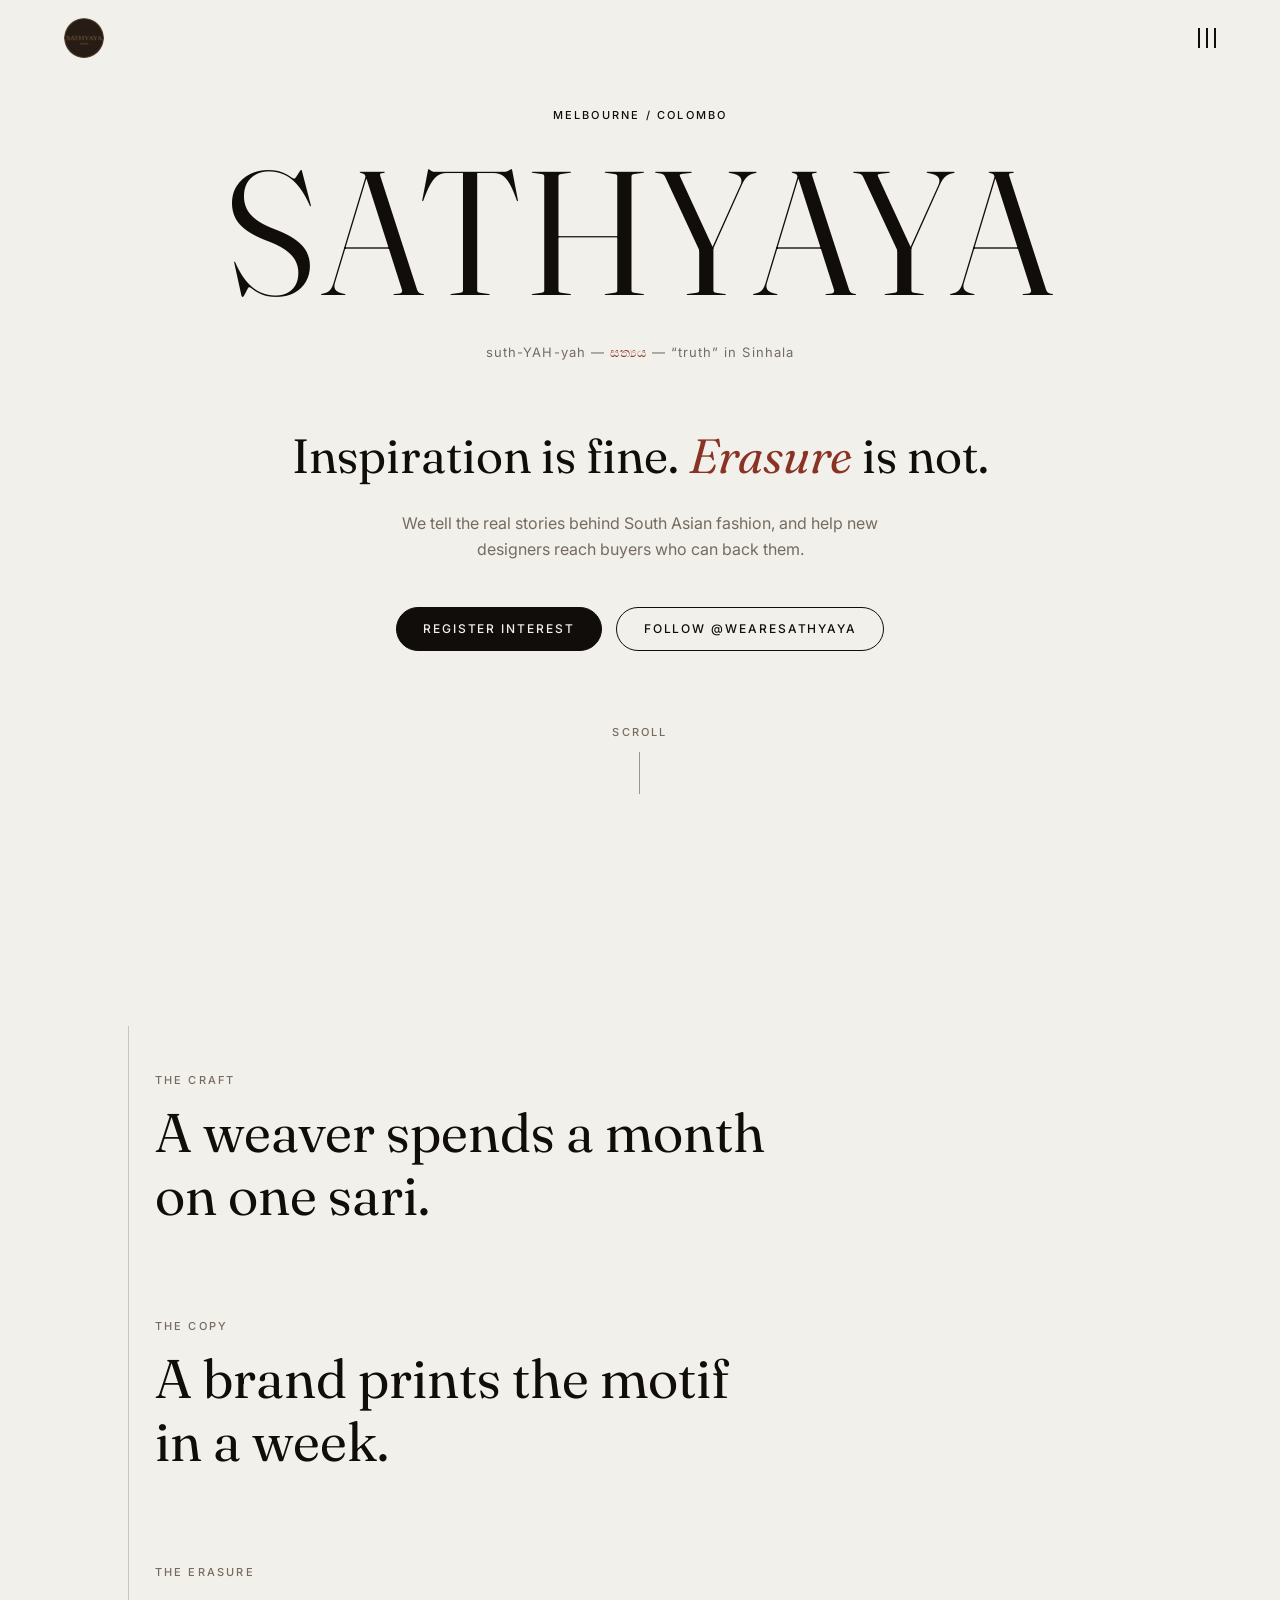
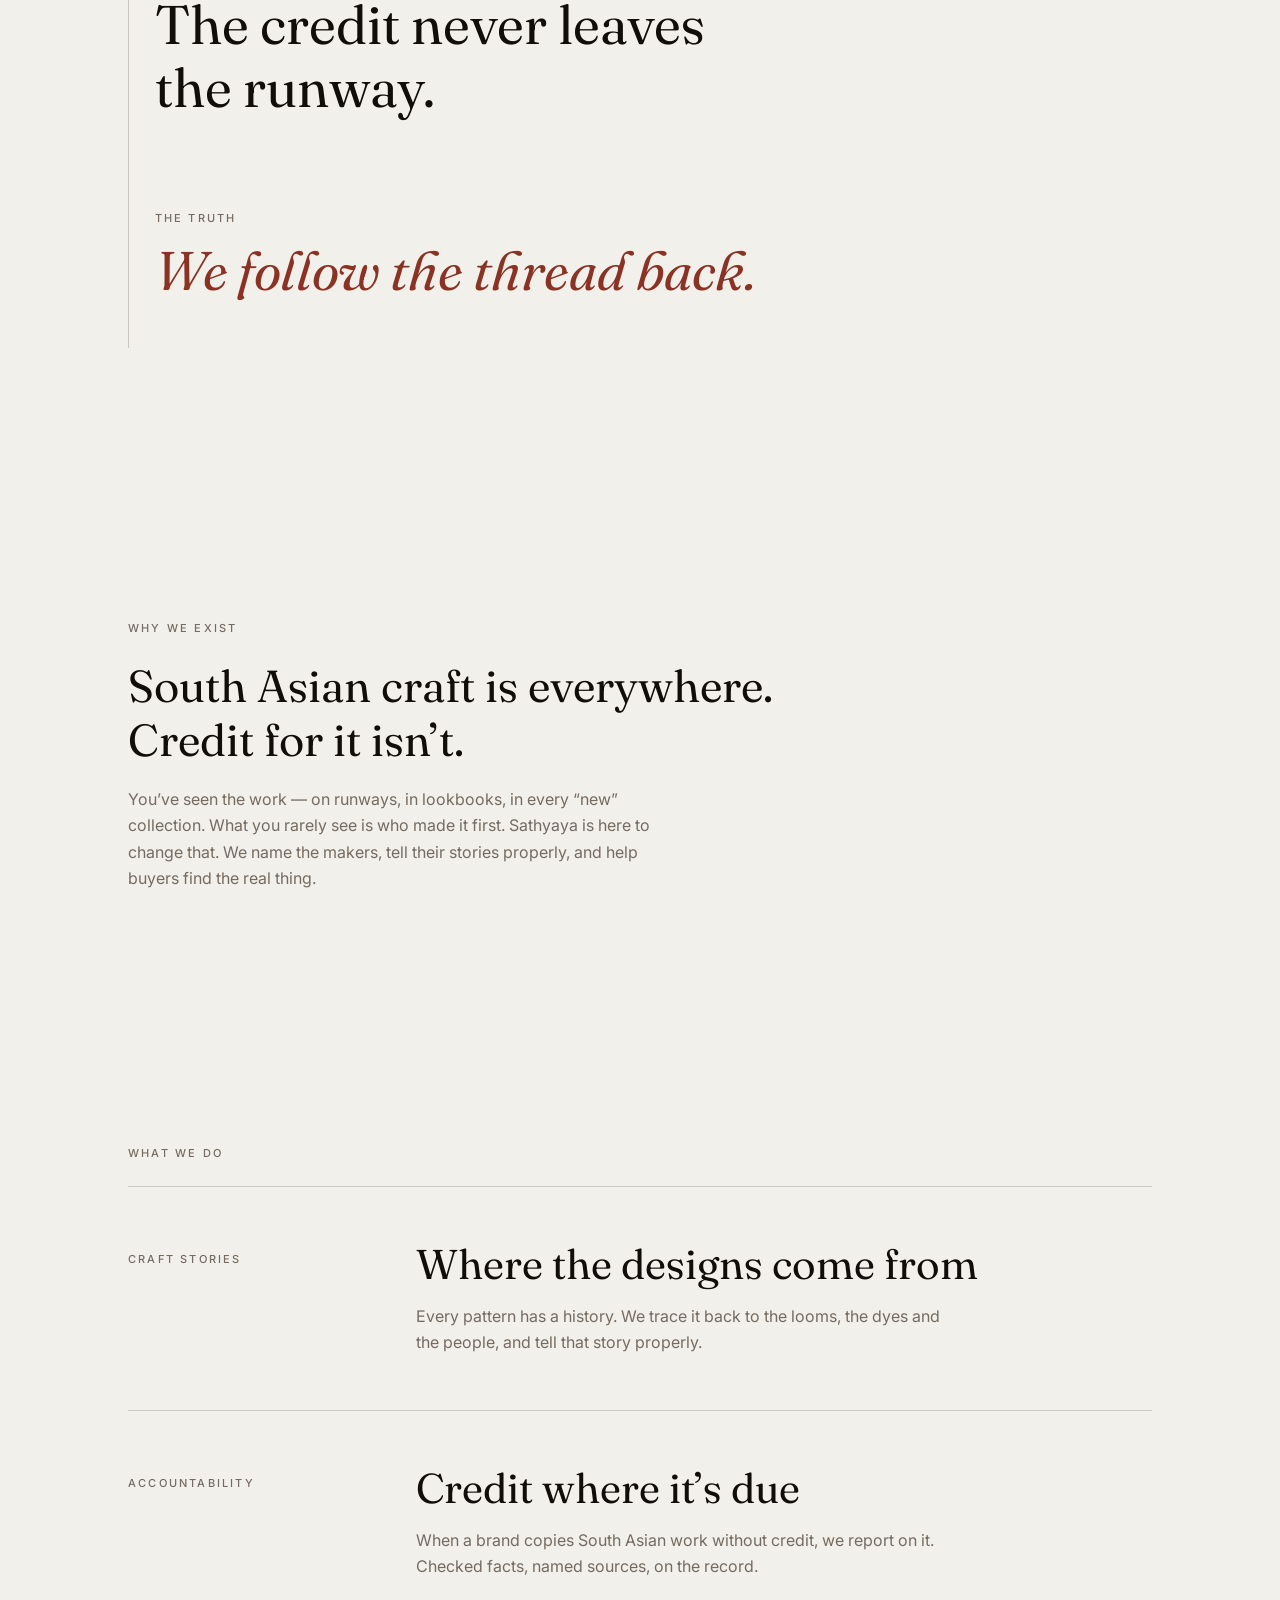
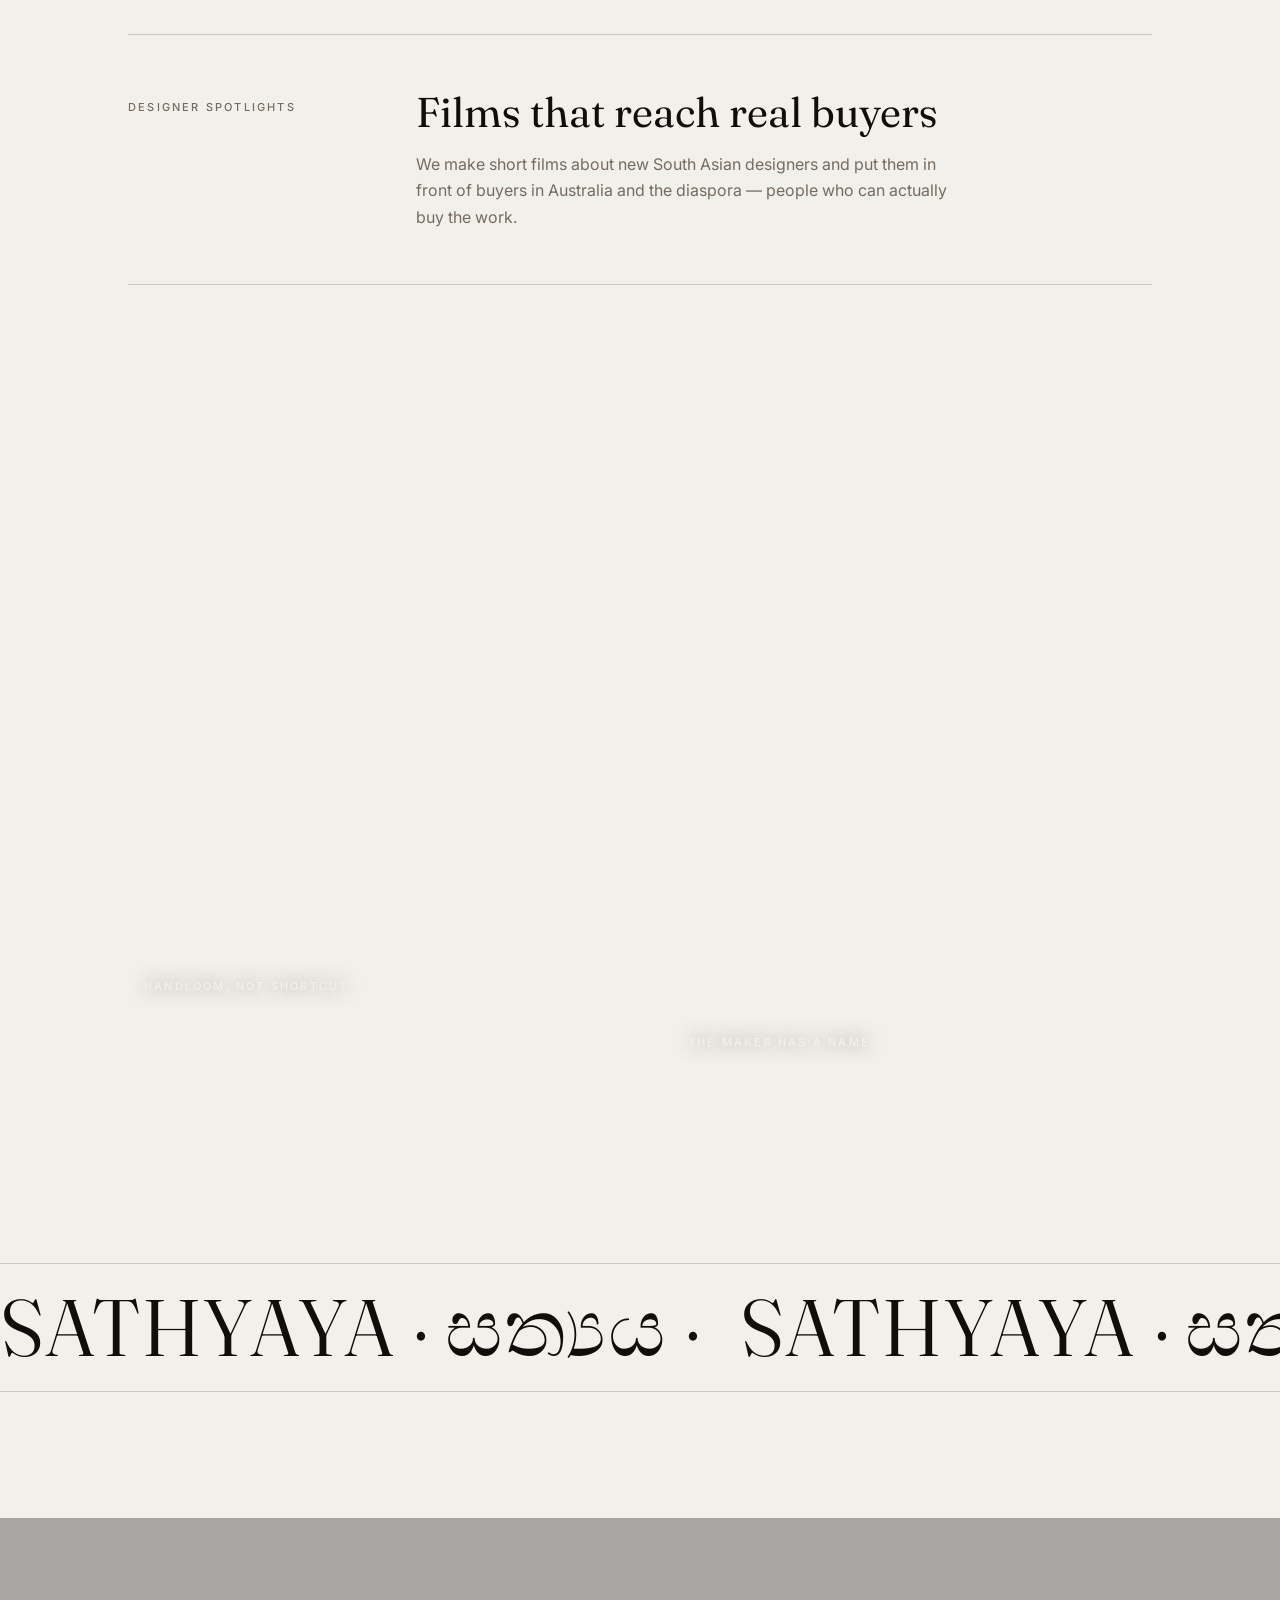
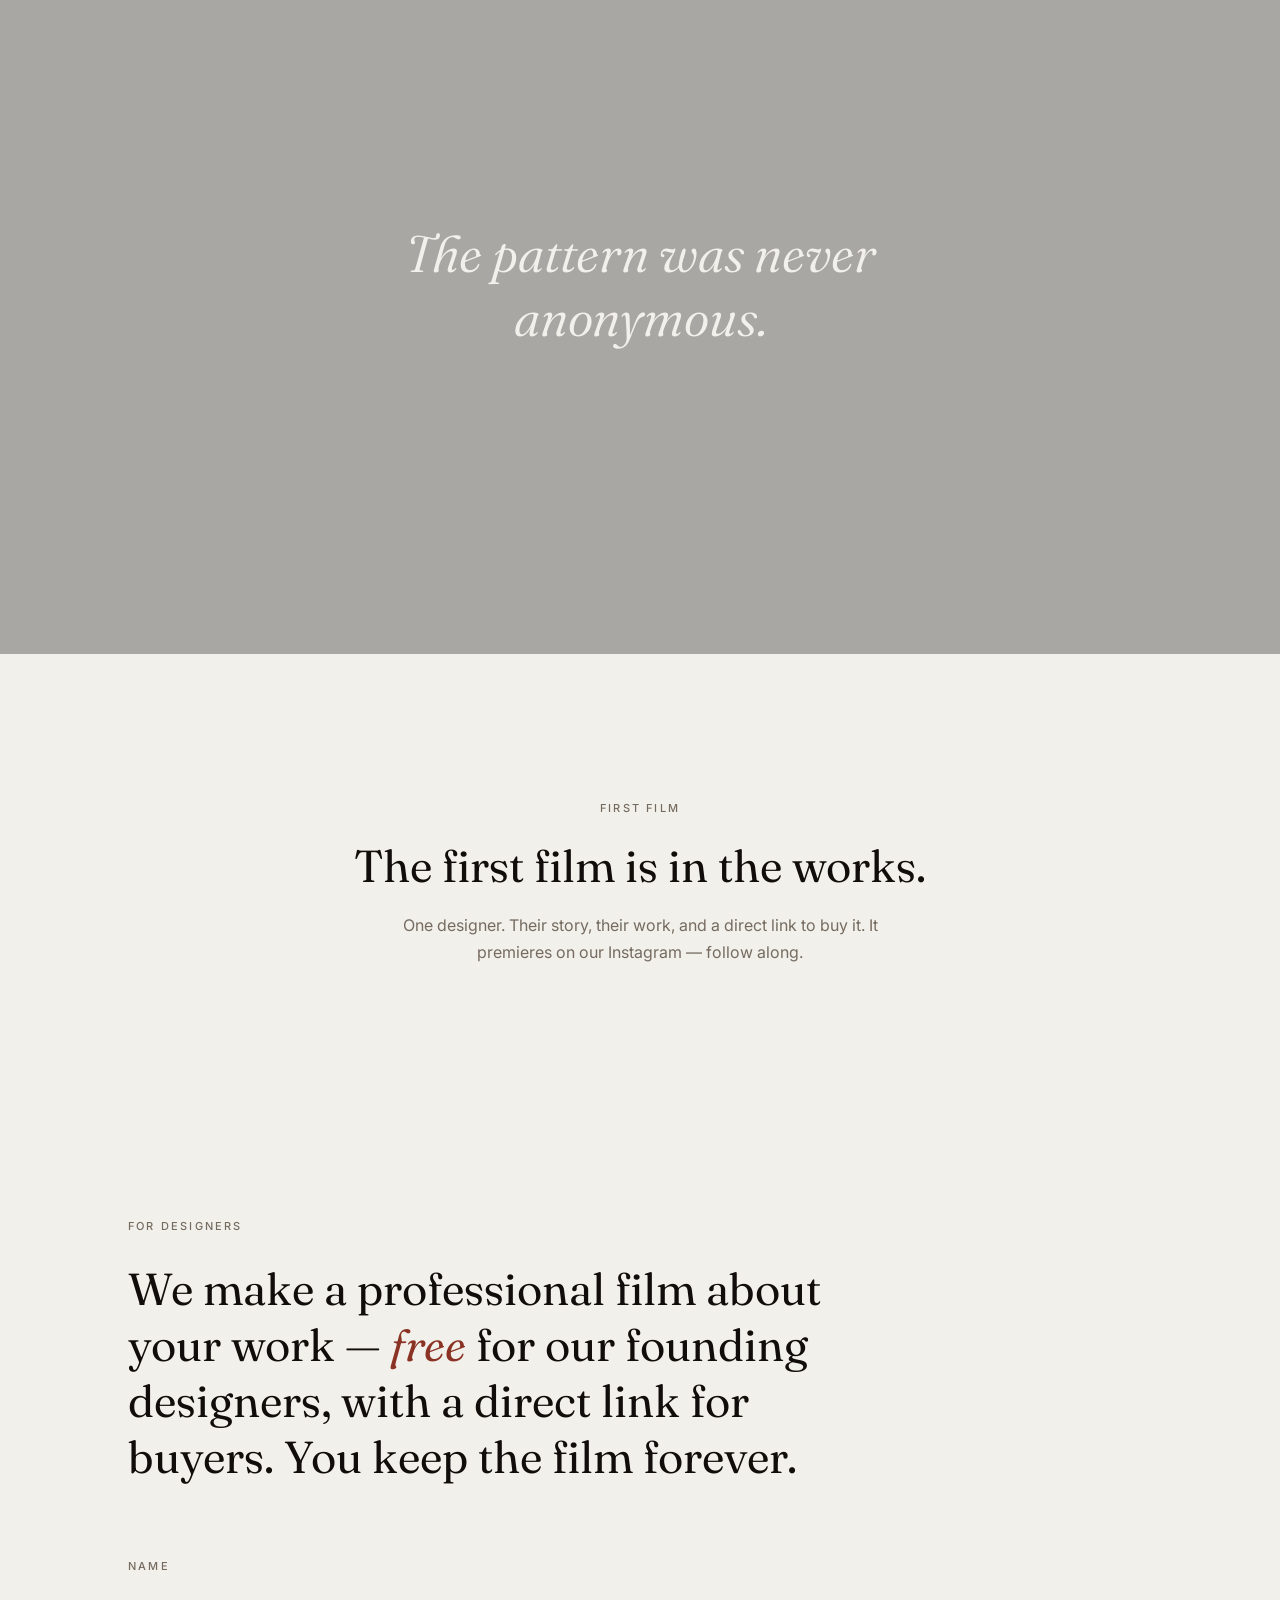
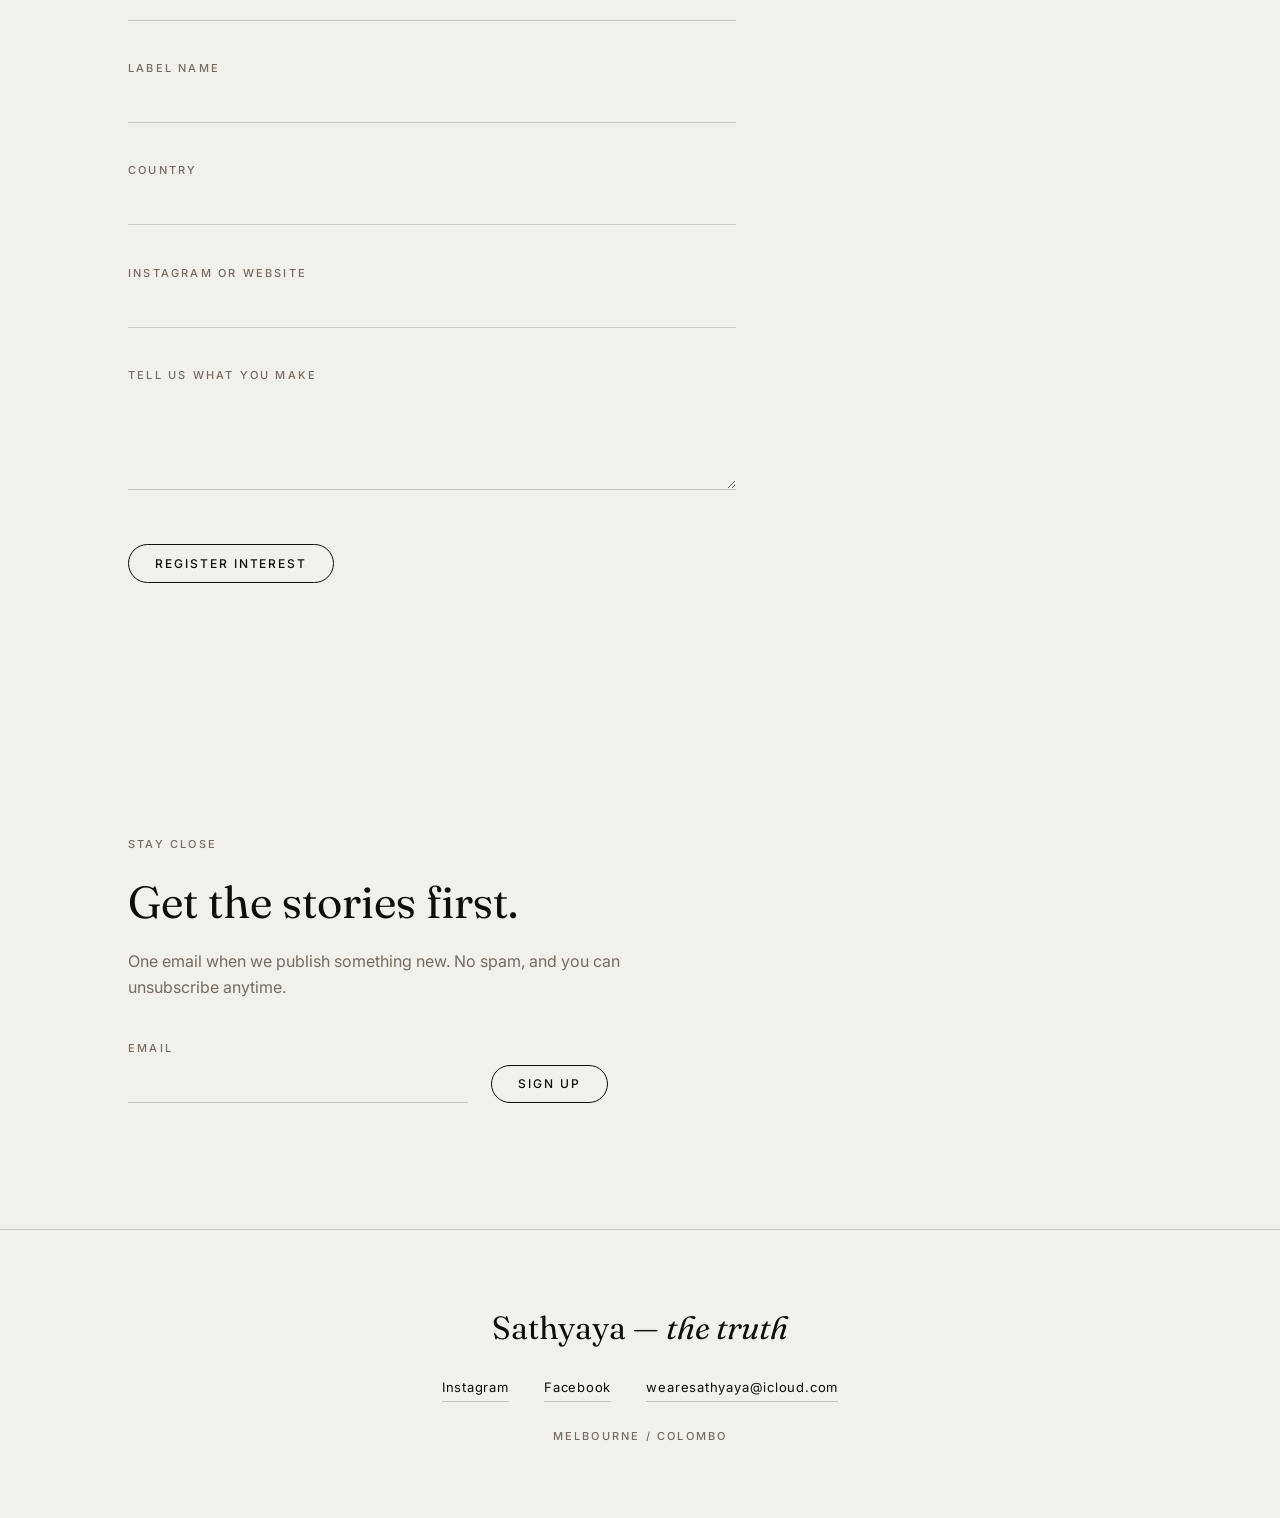
==== index.html @ 9a5f2bca "Add scroll-driven storytelling: pinned four-line story, progress thread, scrubbed reveals New pinned" ====
<!DOCTYPE html>
<html lang="en">
<head>
  <meta charset="UTF-8">
  <meta name="viewport" content="width=device-width, initial-scale=1.0">
  <title>Sathyaya — the truth behind South Asian fashion</title>
  <meta name="description" content="Sathyaya tells the real stories behind South Asian fashion and helps new South Asian designers reach buyers in Australia and the diaspora.">

  <!-- Social sharing. Update the domain below once the Netlify site name / custom domain is set. -->
  <meta property="og:type" content="website">
  <meta property="og:title" content="Sathyaya — the truth behind South Asian fashion">
  <meta property="og:description" content="The real stories behind South Asian fashion. Craft stories, accountability and designer films — from Melbourne and Colombo.">
  <meta property="og:url" content="https://sathyaya.netlify.app/">
  <meta property="og:image" content="https://sathyaya.netlify.app/assets/og-image.png">
  <meta property="og:image:width" content="1200">
  <meta property="og:image:height" content="630">
  <meta name="twitter:card" content="summary_large_image">
  <meta name="twitter:title" content="Sathyaya — the truth behind South Asian fashion">
  <meta name="twitter:description" content="The real stories behind South Asian fashion. Craft stories, accountability and designer films — from Melbourne and Colombo.">
  <meta name="twitter:image" content="https://sathyaya.netlify.app/assets/og-image.png">

  <link rel="icon" type="image/png" sizes="64x64" href="/assets/favicon.png">
  <link rel="icon" type="image/png" sizes="512x512" href="/assets/icon-512.png">
  <link rel="apple-touch-icon" href="/assets/apple-touch-icon.png">

  <link rel="preconnect" href="https://fonts.googleapis.com">
  <link rel="preconnect" href="https://fonts.gstatic.com" crossorigin>
  <link href="https://fonts.googleapis.com/css2?family=Fraunces:ital,opsz,wght@0,9..144,300..600;1,9..144,300..600&family=Inter:wght@400;500&display=swap" rel="stylesheet">

  <link rel="stylesheet" href="styles.css?v=3">
</head>
<body>

  <!-- progress "thread" drawn down the page edge as you scroll (JS enables it) -->
  <div class="thread" aria-hidden="true"><i></i></div>

  <!-- ============ FIXED HEADER + MENU ============ -->
  <div class="site-head">
    <a class="site-mark" href="#top" aria-label="Sathyaya — back to top">
      <img src="/assets/apple-touch-icon.png" alt="" width="40" height="40">
    </a>
    <button class="menu-btn" id="menu-btn" aria-expanded="false" aria-controls="menu" hidden>
      <span class="menu-btn-lines" aria-hidden="true"><i></i><i></i><i></i></span>
      <span class="visually-hidden">Menu</span>
    </button>
  </div>

  <nav class="menu" id="menu">
    <p class="label menu-eyebrow">Menu</p>
    <ul class="menu-list">
      <li><a href="#why">Why we exist</a></li>
      <li><a href="#what">What we do</a></li>
      <li><a href="#film">First film</a></li>
      <li><a href="#designers">For designers</a></li>
      <li><a href="#updates">Get the stories</a></li>
      <li><a href="mailto:wearesathyaya@icloud.com">Contact us</a></li>
    </ul>
    <div class="menu-foot">
      <a href="https://instagram.com/wearesathyaya" target="_blank" rel="noopener">Instagram</a>
      <a href="https://www.facebook.com/share/1DAGEsWiWT/" target="_blank" rel="noopener">Facebook</a>
      <span class="label">Melbourne&nbsp;/&nbsp;Colombo</span>
    </div>
    <span class="menu-sinhala sinhala" aria-hidden="true">සත්‍යය</span>
    <span class="menu-circle" aria-hidden="true"></span>
  </nav>

  <!-- ============ 1. HERO ============ -->
  <header class="hero" id="top">
    <p class="eyebrow" data-rise>Melbourne&nbsp;/&nbsp;Colombo</p>

    <h1 class="hero-wordmark" data-rise>Sathyaya</h1>

    <p class="hero-pron" data-rise>
      suth-YAH-yah — <span class="sinhala">සත්‍යය</span> — “truth” in Sinhala
    </p>

    <p class="hero-tagline" data-rise>
      Inspiration is fine. <em>Erasure</em> is not.
    </p>

    <p class="hero-desc" data-rise>
      We tell the real stories behind South Asian fashion, and help new
      designers reach buyers who can back them.
    </p>

    <div class="hero-actions" data-rise>
      <a class="btn btn-solid" href="#designers">
        Register interest
      </a>
      <a class="btn" href="https://instagram.com/wearesathyaya" target="_blank" rel="noopener">
        Follow @wearesathyaya
      </a>
    </div>

    <div class="scroll-cue" data-rise aria-hidden="true">
      <span class="label">Scroll</span>
      <i></i>
    </div>
  </header>

  <!-- ============ THE THREAD: pinned scroll story ============ -->
  <!-- Without JS this reads as four stacked lines; with JS it pins and steps through them. -->
  <section class="story" aria-label="The story, in four lines">
    <div class="story-steps">
      <div class="story-step">
        <p class="label">The craft</p>
        <p class="story-line">A weaver spends a month on one sari.</p>
      </div>
      <div class="story-step">
        <p class="label">The copy</p>
        <p class="story-line">A brand prints the motif in a week.</p>
      </div>
      <div class="story-step">
        <p class="label">The erasure</p>
        <p class="story-line">The credit never leaves the runway.</p>
      </div>
      <div class="story-step story-step-truth">
        <p class="label">The truth</p>
        <p class="story-line"><em>We follow the thread back.</em></p>
      </div>
    </div>
  </section>

  <!-- ============ WHY WE EXIST ============ -->
  <section class="section manifesto" id="why">
    <p class="label" data-rise>Why we exist</p>
    <div data-rise-group>
      <h2>South Asian craft is everywhere. Credit for it isn’t.</h2>
      <p>
        You’ve seen the work — on runways, in lookbooks, in every “new”
        collection. What you rarely see is who made it first. Sathyaya is here
        to change that. We name the makers, tell their stories properly, and
        help buyers find the real thing.
      </p>
    </div>
  </section>

  <!-- ============ 2. WHAT WE DO ============ -->
  <section class="section what-we-do" id="what">
    <p class="label" data-rise>What we do</p>

    <div class="pillar" data-rise-group>
      <p class="label pillar-label">Craft stories</p>
      <div class="pillar-body">
        <h2>Where the designs come from</h2>
        <p>
          Every pattern has a history. We trace it back to the looms, the dyes
          and the people, and tell that story properly.
        </p>
      </div>
    </div>

    <div class="pillar" data-rise-group>
      <p class="label pillar-label">Accountability</p>
      <div class="pillar-body">
        <h2>Credit where it’s due</h2>
        <p>
          When a brand copies South Asian work without credit, we report on it.
          Checked facts, named sources, on the record.
        </p>
      </div>
    </div>

    <div class="pillar" data-rise-group>
      <p class="label pillar-label">Designer spotlights</p>
      <div class="pillar-body">
        <h2>Films that reach real buyers</h2>
        <p>
          We make short films about new South Asian designers and put them in
          front of buyers in Australia and the diaspora — people who can
          actually buy the work.
        </p>
      </div>
    </div>

    <div class="image-row">
      <!-- PLACEHOLDER: replace with real designer photography. Wikimedia Commons: sari weaving, Tamil Nadu -->
      <figure class="media" data-parallax>
        <img src="https://upload.wikimedia.org/wikipedia/commons/thumb/b/b4/Saree_Weaving_by_Handloom_2.jpg/1920px-Saree_Weaving_by_Handloom_2.jpg"
             alt="Hands weaving a saree on a handloom" loading="lazy" decoding="async">
        <figcaption class="label">Handloom, not shortcut</figcaption>
      </figure>
      <!-- PLACEHOLDER: replace with real designer photography. Wikimedia Commons: weaver, Sri Lanka -->
      <figure class="media" data-parallax>
        <img src="https://upload.wikimedia.org/wikipedia/commons/7/7b/Female_weaving_Sri_Lanka.JPG"
             alt="A weaver working at a loom in Sri Lanka" loading="lazy" decoding="async">
        <figcaption class="label">The maker has a name</figcaption>
      </figure>
    </div>
  </section>

  <!-- ============ MARQUEE ============ -->
  <div class="marquee" aria-hidden="true">
    <div class="marquee-track">
      <span>Sathyaya&nbsp;·&nbsp;<span class="sinhala">සත්‍යය</span>&nbsp;·&nbsp;</span><span>Sathyaya&nbsp;·&nbsp;<span class="sinhala">සත්‍යය</span>&nbsp;·&nbsp;</span><span>Sathyaya&nbsp;·&nbsp;<span class="sinhala">සත්‍යය</span>&nbsp;·&nbsp;</span><span>Sathyaya&nbsp;·&nbsp;<span class="sinhala">සත්‍යය</span>&nbsp;·&nbsp;</span>
    </div>
  </div>

  <!-- ============ 3. FULL-BLEED BREAK ============ -->
  <!-- PLACEHOLDER: replace with real designer photography. Wikimedia Commons: silk hand-loom, Kanchipuram -->
  <section class="break media" data-parallax>
    <img src="https://upload.wikimedia.org/wikipedia/commons/thumb/9/98/Complicated_hand-loom_for_silk_weaving%2C_Kanchipuram%2C_Tamil_Nadu.jpg/1920px-Complicated_hand-loom_for_silk_weaving%2C_Kanchipuram%2C_Tamil_Nadu.jpg"
         alt="A silk handloom in Kanchipuram, Tamil Nadu" loading="lazy" decoding="async">
    <p class="break-line"><em>The pattern was never anonymous.</em></p>
  </section>

  <!-- ============ FIRST FILM ============ -->
  <section class="section first-film" id="film">
    <p class="label" data-rise>First film</p>
    <div data-rise-group>
      <h2>The first film is in the works.</h2>
      <p>
        One designer. Their story, their work, and a direct link to buy it.
        It premieres on our Instagram — follow along.
      </p>
    </div>
  </section>

  <!-- ============ 4. FOR DESIGNERS ============ -->
  <section class="section for-designers" id="designers">
    <p class="label" data-rise>For designers</p>

    <h2 class="pitch" data-rise>
      We make a professional film about your work — <em>free</em> for our
      founding designers, with a direct link for buyers.
      You keep the film forever.
    </h2>

    <form name="designer-interest" method="POST" action="/thanks.html" data-netlify="true" netlify-honeypot="bot-field" class="interest-form" data-rise-group>
      <input type="hidden" name="form-name" value="designer-interest">
      <p class="hidden-field">
        <label>Don’t fill this out: <input name="bot-field"></label>
      </p>

      <div class="field">
        <label for="f-name" class="label">Name</label>
        <input id="f-name" name="name" type="text" autocomplete="name" required>
      </div>

      <div class="field">
        <label for="f-label" class="label">Label name</label>
        <input id="f-label" name="label-name" type="text" required>
      </div>

      <div class="field">
        <label for="f-country" class="label">Country</label>
        <input id="f-country" name="country" type="text" autocomplete="country-name" required>
      </div>

      <div class="field">
        <label for="f-link" class="label">Instagram or website</label>
        <input id="f-link" name="link" type="text" inputmode="url" required>
      </div>

      <div class="field">
        <label for="f-work" class="label">Tell us what you make</label>
        <textarea id="f-work" name="what-you-make" rows="4" required></textarea>
      </div>

      <button type="submit" class="btn">Register interest</button>
    </form>
  </section>

  <!-- ============ NEWSLETTER ============ -->
  <section class="section newsletter" id="updates">
    <p class="label" data-rise>Stay close</p>
    <div data-rise-group>
      <h2>Get the stories first.</h2>
      <p>One email when we publish something new. No spam, and you can unsubscribe anytime.</p>
      <form name="updates" method="POST" action="/thanks.html" data-netlify="true" netlify-honeypot="bot-field" class="newsletter-form">
        <input type="hidden" name="form-name" value="updates">
        <p class="hidden-field">
          <label>Don’t fill this out: <input name="bot-field"></label>
        </p>
        <div class="newsletter-row">
          <div class="field">
            <label for="n-email" class="label">Email</label>
            <input id="n-email" name="email" type="email" autocomplete="email" required>
          </div>
          <button type="submit" class="btn">Sign up</button>
        </div>
      </form>
    </div>
  </section>

  <!-- ============ 5. FOOTER ============ -->
  <footer class="footer">
    <p class="footer-mark">Sathyaya — <em>the truth</em></p>
    <nav class="footer-links">
      <a href="https://instagram.com/wearesathyaya" target="_blank" rel="noopener">Instagram</a>
      <a href="https://www.facebook.com/share/1DAGEsWiWT/" target="_blank" rel="noopener">Facebook</a>
      <a href="mailto:wearesathyaya@icloud.com">wearesathyaya@icloud.com</a>
    </nav>
    <p class="label footer-note">Melbourne&nbsp;/&nbsp;Colombo</p>
  </footer>

  <script src="https://cdnjs.cloudflare.com/ajax/libs/gsap/3.12.5/gsap.min.js" defer></script>
  <script src="https://cdnjs.cloudflare.com/ajax/libs/gsap/3.12.5/ScrollTrigger.min.js" defer></script>
  <script src="script.js?v=3" defer></script>
</body>
</html>
---- styles.css ----
/* ============================================================
   Sathyaya — editorial landing
   Palette: cream / ink / madder red (used sparingly)
   Type: Fraunces (display), Inter (body & labels)
   ============================================================ */

:root {
  --cream: #F2F0EB;
  --ink: #100D0A;
  --madder: #8A3324;
  --taupe: #756B60;
  --line: rgba(16, 13, 10, 0.18);

  --serif: "Fraunces", "Georgia", serif;
  --sans: "Inter", "Helvetica Neue", Helvetica, Arial, sans-serif;

  --measure: 34rem;
  --gutter: clamp(1.25rem, 5vw, 4rem);
  --section-pad: clamp(5rem, 14vh, 9rem);
}

* { box-sizing: border-box; margin: 0; padding: 0; }

html { scroll-behavior: smooth; }

body {
  background: var(--cream);
  color: var(--ink);
  font-family: var(--sans);
  font-size: 1rem;
  line-height: 1.65;
  -webkit-font-smoothing: antialiased;
  overflow-x: hidden;
}

::selection { background: var(--madder); color: var(--cream); }

em { font-style: italic; }

.sinhala {
  font-family: "Noto Serif Sinhala", "Iskoola Pota", var(--serif);
  font-style: normal;
}

/* ---------- shared ---------- */

.label {
  font-family: var(--sans);
  font-size: 0.6875rem;
  font-weight: 500;
  letter-spacing: 0.2em;
  text-transform: uppercase;
  color: var(--taupe);
}

.eyebrow {
  font-family: var(--sans);
  font-size: 0.6875rem;
  font-weight: 500;
  letter-spacing: 0.2em;
  text-transform: uppercase;
}

.btn {
  display: inline-block;
  font-family: var(--sans);
  font-size: 0.75rem;
  font-weight: 500;
  letter-spacing: 0.16em;
  text-transform: uppercase;
  text-decoration: none;
  color: var(--ink);
  background: none;
  border: 1px solid var(--ink);
  border-radius: 999px;
  padding: 0.9em 2.2em;
  cursor: pointer;
  transition: background-color 0.35s ease, color 0.35s ease, border-color 0.35s ease;
}

.btn:hover,
.btn:focus-visible {
  background: var(--ink);
  color: var(--cream);
}

.btn-solid {
  background: var(--ink);
  color: var(--cream);
}

.btn-solid:hover,
.btn-solid:focus-visible {
  background: transparent;
  color: var(--ink);
}

:focus-visible {
  outline: 2px solid var(--madder);
  outline-offset: 3px;
}

.section {
  padding: var(--section-pad) var(--gutter);
  max-width: 72rem;
  margin: 0 auto;
}

/* ---------- fixed header + overlay menu ---------- */

.visually-hidden {
  position: absolute;
  width: 1px;
  height: 1px;
  overflow: hidden;
  clip: rect(0 0 0 0);
  white-space: nowrap;
}

.site-head {
  position: fixed;
  top: 0;
  left: 0;
  right: 0;
  z-index: 20;
  display: flex;
  align-items: center;
  justify-content: space-between;
  padding: 1.1rem var(--gutter);
  pointer-events: none;
}

.site-mark,
.menu-btn { pointer-events: auto; }

.site-mark img {
  display: block;
  width: 40px;
  height: 40px;
  border-radius: 50%;
}

.menu-btn {
  background: none;
  border: none;
  cursor: pointer;
  padding: 0.6rem;
  margin-right: -0.6rem;
}

.menu-btn-lines {
  display: flex;
  gap: 6px;
}

.menu-btn-lines i {
  display: block;
  width: 2px;
  height: 20px;
  background: var(--ink);
  transition: transform 0.45s cubic-bezier(0.77, 0, 0.18, 1), background-color 0.3s ease;
}

.menu-btn:hover .menu-btn-lines i:nth-child(1) { transform: scaleY(0.7); }
.menu-btn:hover .menu-btn-lines i:nth-child(3) { transform: scaleY(0.7); }

body.menu-open .menu-btn-lines i { background: var(--cream); }
body.menu-open .menu-btn-lines i:nth-child(1) { transform: translateX(8px) rotate(45deg); }
body.menu-open .menu-btn-lines i:nth-child(2) { transform: scaleY(0); }
body.menu-open .menu-btn-lines i:nth-child(3) { transform: translateX(-8px) rotate(-45deg); }

body.menu-open { overflow: hidden; }

.menu {
  position: fixed;
  inset: 0;
  z-index: 15;
  background: var(--ink);
  color: var(--cream);
  display: flex;
  flex-direction: column;
  justify-content: center;
  padding: clamp(4rem, 12vh, 7rem) var(--gutter);
  overflow: hidden;
  visibility: hidden;
  transform: translateY(-100%);
  transition: transform 0.7s cubic-bezier(0.77, 0, 0.18, 1), visibility 0s linear 0.7s;
}

body.menu-open .menu {
  visibility: visible;
  transform: translateY(0);
  transition: transform 0.7s cubic-bezier(0.77, 0, 0.18, 1);
}

.menu-eyebrow { color: rgba(242, 240, 235, 0.45); }

.menu-list {
  list-style: none;
  margin-top: 1.6rem;
  position: relative;
  z-index: 2;
}

.menu-list a {
  display: inline-block;
  font-family: var(--serif);
  font-weight: 340;
  font-size: clamp(2rem, 6.5vw, 3.6rem);
  line-height: 1.35;
  color: var(--cream);
  text-decoration: none;
  transition: color 0.3s ease, transform 0.3s ease;
}

.menu-list a:hover,
.menu-list a:focus-visible {
  color: #C89B6A;
  transform: translateX(0.35em);
}

/* staggered link entrance, driven by the same class */
.menu-list li {
  opacity: 0;
  transform: translateY(30px);
  transition: opacity 0.5s ease, transform 0.5s cubic-bezier(0.22, 1, 0.36, 1);
}

body.menu-open .menu-list li {
  opacity: 1;
  transform: translateY(0);
}

body.menu-open .menu-list li:nth-child(1) { transition-delay: 0.3s; }
body.menu-open .menu-list li:nth-child(2) { transition-delay: 0.37s; }
body.menu-open .menu-list li:nth-child(3) { transition-delay: 0.44s; }
body.menu-open .menu-list li:nth-child(4) { transition-delay: 0.51s; }
body.menu-open .menu-list li:nth-child(5) { transition-delay: 0.58s; }
body.menu-open .menu-list li:nth-child(6) { transition-delay: 0.65s; }

.menu-foot {
  margin-top: clamp(2rem, 6vh, 3.5rem);
  display: flex;
  align-items: center;
  gap: 2rem;
  flex-wrap: wrap;
  position: relative;
  z-index: 2;
  opacity: 0;
  transition: opacity 0.5s ease 0.7s;
}

body.menu-open .menu-foot { opacity: 1; }

.menu-foot a {
  font-family: var(--sans);
  font-size: 0.8125rem;
  letter-spacing: 0.06em;
  color: var(--cream);
  text-decoration: none;
  border-bottom: 1px solid rgba(242, 240, 235, 0.3);
  padding-bottom: 2px;
}

.menu-foot a:hover { color: #C89B6A; border-bottom-color: #C89B6A; }

.menu-foot .label { color: rgba(242, 240, 235, 0.45); }

.menu-sinhala {
  position: absolute;
  right: -0.05em;
  bottom: -0.18em;
  font-size: clamp(8rem, 26vw, 20rem);
  line-height: 1;
  color: rgba(200, 155, 106, 0.12);
  z-index: 1;
  user-select: none;
}

.menu-circle {
  position: absolute;
  top: 50%;
  right: -12vw;
  width: 46vw;
  height: 46vw;
  transform: translateY(-50%);
  border: 1px solid rgba(242, 240, 235, 0.14);
  border-radius: 50%;
  z-index: 1;
}

/* anchored sections clear the fixed header */
section[id], header[id] { scroll-margin-top: 4.5rem; }

/* ---------- 1. hero ---------- */

.hero {
  min-height: 100svh;
  display: flex;
  flex-direction: column;
  align-items: center;
  justify-content: center;
  text-align: center;
  padding: clamp(4rem, 10vh, 7rem) var(--gutter);
}

.hero-wordmark {
  font-family: var(--serif);
  font-optical-sizing: auto;
  font-weight: 340;
  font-size: clamp(3.4rem, 16vw, 11rem);
  line-height: 1;
  letter-spacing: 0.02em;
  text-transform: uppercase;
  margin-top: 1.2rem;
}

.hero-pron {
  margin-top: 1.4rem;
  font-family: var(--sans);
  font-size: 0.8125rem;
  letter-spacing: 0.08em;
  color: var(--taupe);
}

.hero-pron .sinhala { color: var(--madder); }

.hero-tagline {
  margin-top: clamp(2.5rem, 7vh, 4.5rem);
  font-family: var(--serif);
  font-weight: 380;
  font-size: clamp(1.7rem, 4.5vw, 3rem);
  line-height: 1.2;
  max-width: 24ch;
}

.hero-tagline em { color: var(--madder); }

.hero-desc {
  margin-top: 1.6rem;
  max-width: var(--measure);
  color: var(--taupe);
}

.hero-actions {
  margin-top: 2.8rem;
  display: flex;
  gap: 0.9rem;
  flex-wrap: wrap;
  justify-content: center;
}

/* ---------- scroll cue ---------- */

.scroll-cue {
  margin-top: clamp(3rem, 8vh, 5rem);
  display: flex;
  flex-direction: column;
  align-items: center;
  gap: 0.7rem;
}

.scroll-cue i {
  display: block;
  width: 1px;
  height: 2.6rem;
  background: var(--ink);
  opacity: 0.4;
  transform-origin: top;
  animation: cue 2.2s ease-in-out infinite;
}

@keyframes cue {
  0%   { transform: scaleY(0.15); }
  55%  { transform: scaleY(1); }
  100% { transform: scaleY(0.15); }
}

/* ---------- progress thread ---------- */

.thread {
  position: fixed;
  top: 0;
  bottom: 0;
  left: max(calc(var(--gutter) / 2), 0.6rem);
  width: 1px;
  background: rgba(16, 13, 10, 0.08);
  z-index: 4;
  display: none;
}

.thread i {
  display: block;
  position: absolute;
  inset: 0;
  background: var(--madder);
  opacity: 0.6;
  transform: scaleY(0);
  transform-origin: top;
}

.thread.thread-on { display: block; }

/* ---------- the thread: pinned scroll story ---------- */

.story {
  max-width: 72rem;
  margin: 0 auto;
  padding: var(--section-pad) var(--gutter);
}

/* default (no JS / reduced motion): four stacked lines along a hairline */
.story-step {
  padding: clamp(1.8rem, 5vh, 3rem) 0 clamp(1.8rem, 5vh, 3rem) 1.6rem;
  border-left: 1px solid var(--line);
}

.story-line {
  font-family: var(--serif);
  font-weight: 380;
  font-size: clamp(1.9rem, 5.2vw, 3.4rem);
  line-height: 1.15;
  margin-top: 0.8rem;
  max-width: 18ch;
}

.story-step-truth .story-line em { color: var(--madder); }

/* pinned mode: JS adds .is-pinned and steps through the lines on scroll */
.story.is-pinned {
  max-width: none;
  height: 100svh;
  display: flex;
  align-items: center;
  justify-content: center;
  text-align: center;
}

.story.is-pinned .story-steps {
  position: relative;
  width: 100%;
  max-width: 60rem;
  height: 50svh;
}

.story.is-pinned .story-step {
  position: absolute;
  inset: 0;
  display: flex;
  flex-direction: column;
  align-items: center;
  justify-content: center;
  border-left: none;
  padding: 0 var(--gutter);
}

.story.is-pinned .story-line {
  margin-left: auto;
  margin-right: auto;
}

/* ---------- manifesto / first film / newsletter ---------- */

.manifesto h2,
.first-film h2,
.newsletter h2 {
  font-family: var(--serif);
  font-weight: 380;
  font-size: clamp(1.7rem, 4vw, 2.8rem);
  line-height: 1.2;
  max-width: 24ch;
  margin-top: 1.4rem;
}

.manifesto p,
.first-film p,
.newsletter > div > p {
  margin-top: 1.2rem;
  max-width: var(--measure);
  color: var(--taupe);
}

.first-film {
  text-align: center;
}

.first-film h2,
.first-film p {
  margin-left: auto;
  margin-right: auto;
}

.newsletter-form { margin-top: 2.4rem; max-width: 30rem; }

.newsletter-row {
  display: flex;
  align-items: flex-end;
  gap: 1.4rem;
  flex-wrap: wrap;
}

.newsletter-row .field {
  flex: 1 1 14rem;
  margin-bottom: 0;
}

/* ---------- 2. what we do ---------- */

.what-we-do > .label {
  display: block;
  padding-bottom: 1.5rem;
  border-bottom: 1px solid var(--line);
}

.pillar {
  display: grid;
  grid-template-columns: 1fr;
  gap: 0.8rem 4rem;
  padding: clamp(2.5rem, 6vh, 4rem) 0;
  border-bottom: 1px solid var(--line);
}

.pillar-body h2 {
  font-family: var(--serif);
  font-weight: 380;
  font-size: clamp(1.6rem, 3.6vw, 2.6rem);
  line-height: 1.15;
  margin-bottom: 0.9rem;
}

.pillar-body p {
  max-width: var(--measure);
  color: var(--taupe);
}

@media (min-width: 760px) {
  .pillar { grid-template-columns: 14rem 1fr; }
  .pillar-label { padding-top: 0.6rem; }
}

.image-row {
  display: grid;
  grid-template-columns: 1fr;
  gap: var(--gutter);
  margin-top: var(--section-pad);
}

@media (min-width: 760px) {
  .image-row { grid-template-columns: 1fr 1fr; }
  .image-row .media:last-child { transform: translateY(3.5rem); }
}

/* ---------- media / image reveals ---------- */

.media {
  position: relative;
  overflow: hidden;
}

.image-row .media { aspect-ratio: 4 / 5; }

.media img {
  display: block;
  width: 100%;
  height: 100%;
  object-fit: cover;
}

/* room for parallax: JS shifts the image inside the clipped frame */
.media[data-parallax] img {
  position: absolute;
  top: -9%;
  left: 0;
  right: 0;
  height: 118%;
}

.media figcaption {
  position: absolute;
  left: 1rem;
  bottom: 1rem;
  color: var(--cream);
  z-index: 2;
  text-shadow: 0 0 18px rgba(16, 13, 10, 0.55);
}

/* ---------- marquee ---------- */

.marquee {
  overflow: hidden;
  border-top: 1px solid var(--line);
  border-bottom: 1px solid var(--line);
  padding: 1.2rem 0;
  margin-top: var(--section-pad);
}

.marquee-track {
  display: flex;
  width: max-content;
  white-space: nowrap;
  animation: marquee 38s linear infinite;
}

.marquee-track > span {
  font-family: var(--serif);
  font-weight: 340;
  font-size: clamp(2.4rem, 7vw, 5rem);
  line-height: 1.1;
  text-transform: uppercase;
  letter-spacing: 0.02em;
  padding-right: 1.5rem;
}

@keyframes marquee {
  from { transform: translateX(0); }
  to   { transform: translateX(-50%); }
}

/* ---------- 3. full-bleed break ---------- */

.break {
  height: clamp(24rem, 82vh, 46rem);
  margin-top: var(--section-pad);
  display: flex;
  align-items: center;
  justify-content: center;
}

.break::after {
  content: "";
  position: absolute;
  inset: 0;
  background: rgba(16, 13, 10, 0.32);
  z-index: 1;
}

.break-line {
  position: relative;
  z-index: 2;
  font-family: var(--serif);
  font-weight: 340;
  font-size: clamp(1.6rem, 4.2vw, 3.2rem);
  line-height: 1.25;
  color: var(--cream);
  text-align: center;
  max-width: 22ch;
  padding: 0 var(--gutter);
}

/* ---------- 4. for designers ---------- */

.for-designers .pitch {
  font-family: var(--serif);
  font-weight: 380;
  font-size: clamp(1.7rem, 4vw, 2.8rem);
  line-height: 1.25;
  max-width: 26ch;
  margin-top: 1.6rem;
}

.for-designers .pitch em { color: var(--madder); }

.interest-form {
  margin-top: clamp(3rem, 8vh, 5rem);
  max-width: 38rem;
}

.hidden-field { display: none; }

.field { margin-bottom: 2.4rem; }

.field .label {
  display: block;
  margin-bottom: 0.4rem;
}

.field input,
.field textarea {
  width: 100%;
  font-family: var(--sans);
  font-size: 1.05rem;
  color: var(--ink);
  background: transparent;
  border: none;
  border-bottom: 1px solid var(--line);
  border-radius: 0;
  padding: 0.55em 0;
  transition: border-color 0.3s ease;
}

.field textarea { resize: vertical; }

.field input:focus,
.field textarea:focus {
  outline: none;
  border-bottom-color: var(--madder);
}

.interest-form .btn { margin-top: 0.5rem; }

/* ---------- 5. footer ---------- */

.footer {
  border-top: 1px solid var(--line);
  padding: clamp(3rem, 8vh, 5rem) var(--gutter);
  text-align: center;
}

.footer-mark {
  font-family: var(--serif);
  font-weight: 380;
  font-size: clamp(1.4rem, 3vw, 2rem);
}

.footer-links {
  margin-top: 1.4rem;
  display: flex;
  justify-content: center;
  gap: 2.2rem;
  flex-wrap: wrap;
}

.footer-links a {
  font-family: var(--sans);
  font-size: 0.8125rem;
  letter-spacing: 0.06em;
  color: var(--ink);
  text-decoration: none;
  border-bottom: 1px solid var(--line);
  padding-bottom: 2px;
  transition: border-color 0.3s ease, color 0.3s ease;
}

.footer-links a:hover,
.footer-links a:focus-visible {
  color: var(--madder);
  border-bottom-color: var(--madder);
}

.footer-note { margin-top: 1.6rem; }

/* ---------- standalone pages (thanks, 404) ---------- */

.page {
  min-height: 100svh;
  display: flex;
  flex-direction: column;
  align-items: center;
  justify-content: center;
  text-align: center;
  padding: clamp(4rem, 10vh, 7rem) var(--gutter);
}

.page h1 {
  font-family: var(--serif);
  font-weight: 340;
  font-size: clamp(2.4rem, 8vw, 5rem);
  line-height: 1.1;
  margin-top: 1.2rem;
}

.page p {
  margin-top: 1.4rem;
  max-width: var(--measure);
  color: var(--taupe);
}

.page .btn { margin-top: 2.6rem; }

/* ---------- reduced motion ---------- */

@media (prefers-reduced-motion: reduce) {
  html { scroll-behavior: auto; }
  .marquee-track { animation: none; }
  *, *::before, *::after {
    transition-duration: 0.01ms !important;
    animation-duration: 0.01ms !important;
  }
}
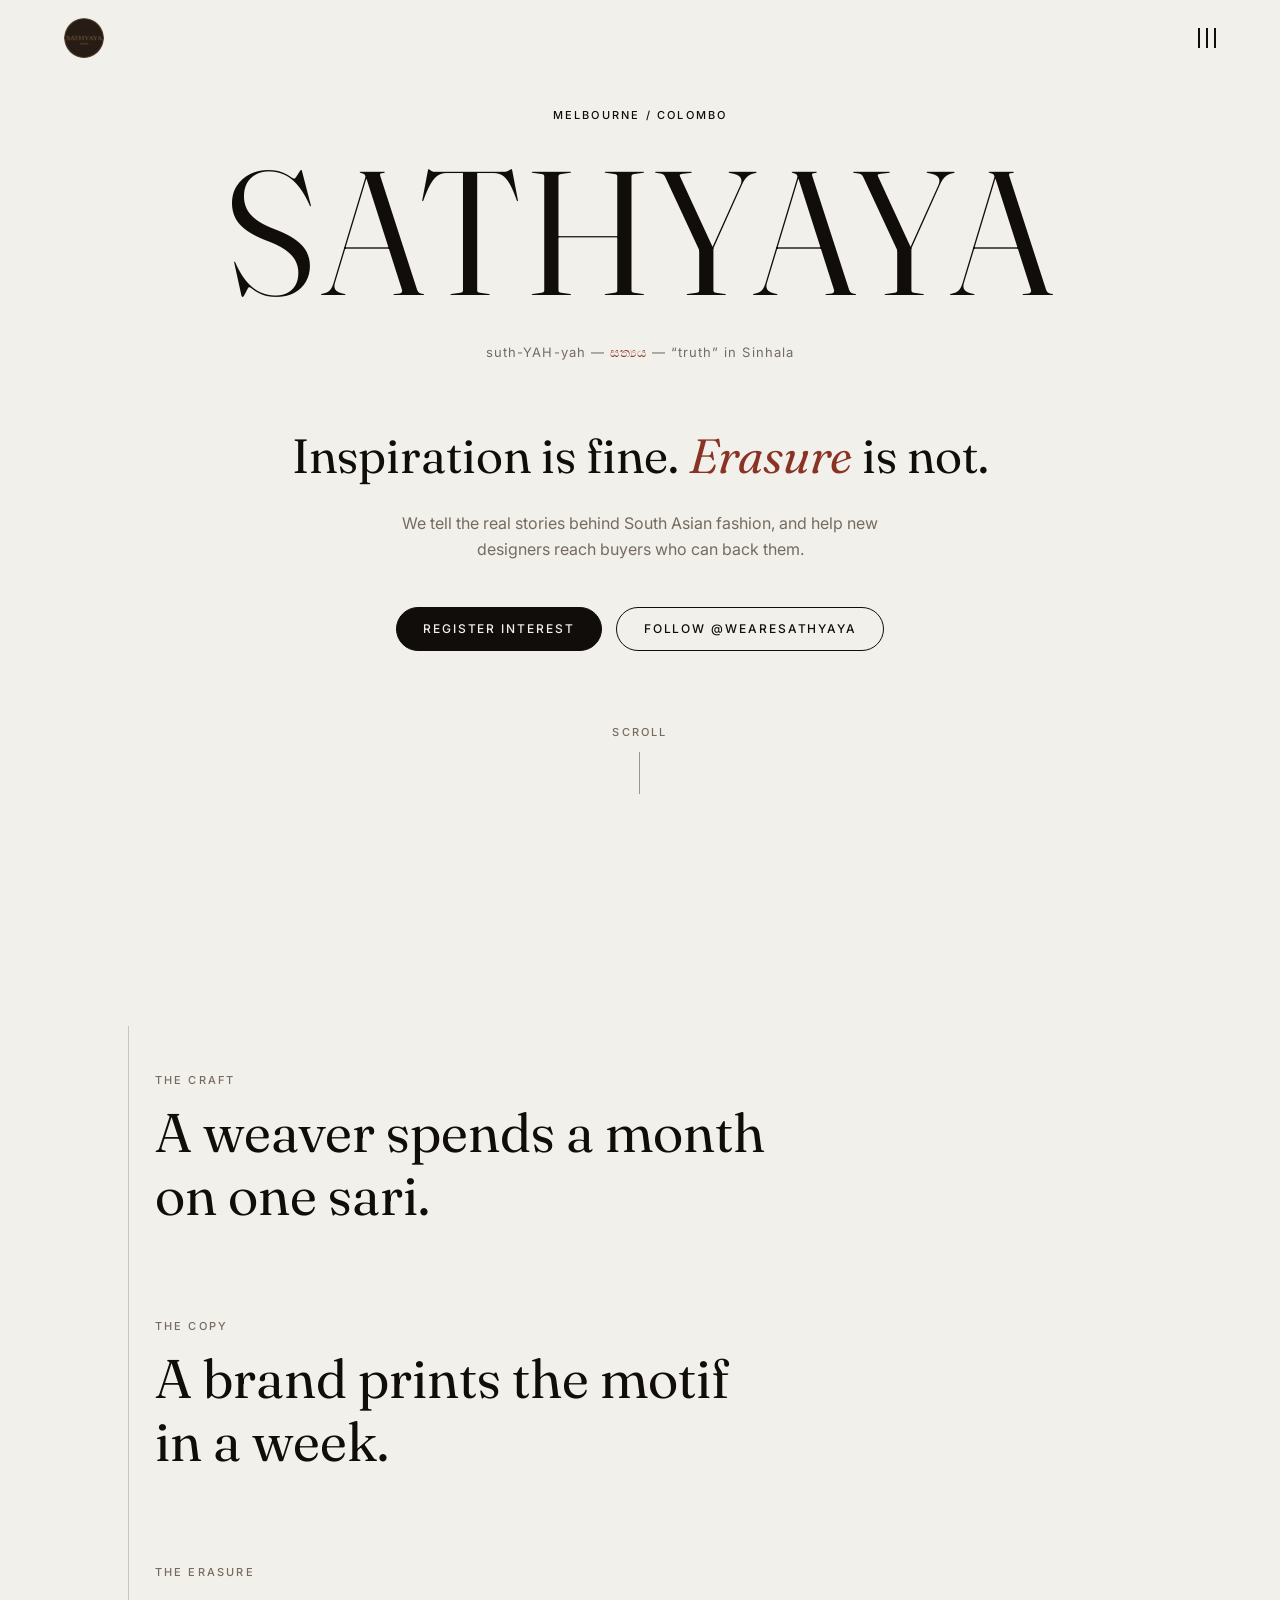
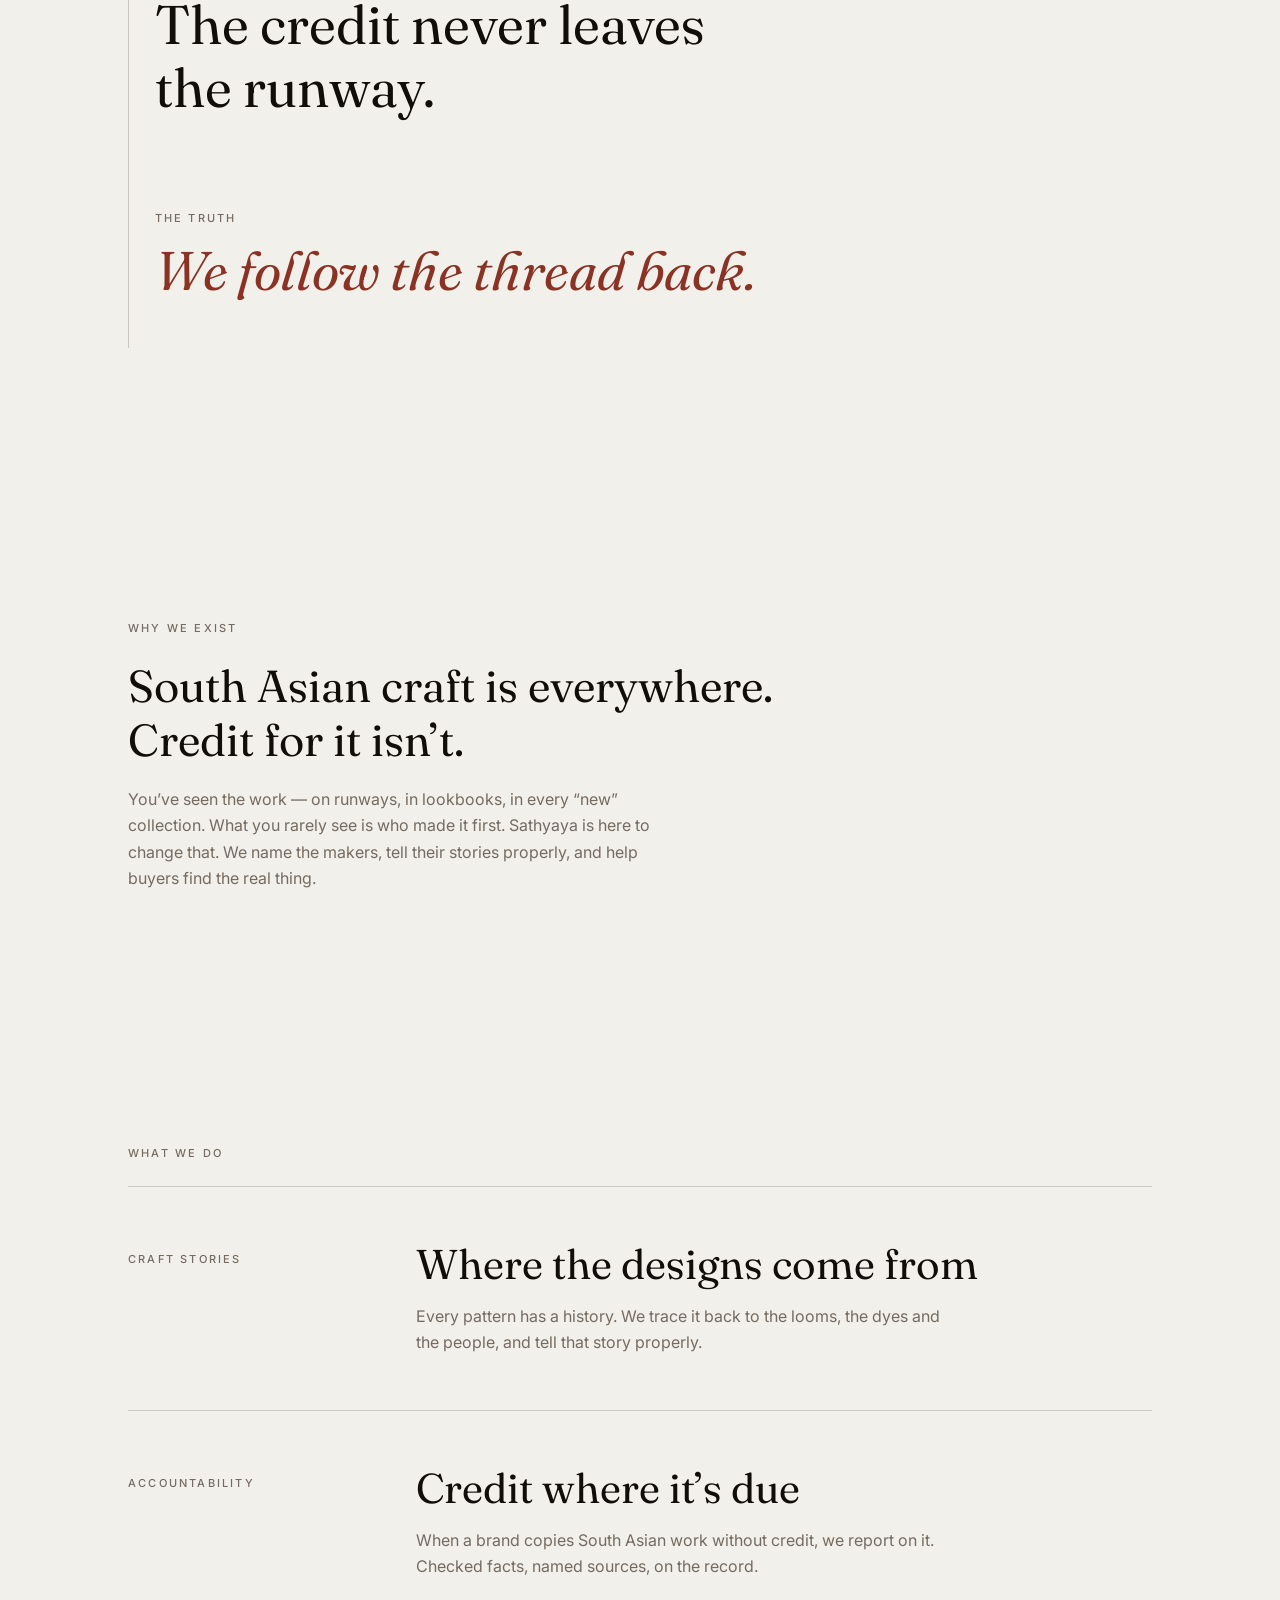
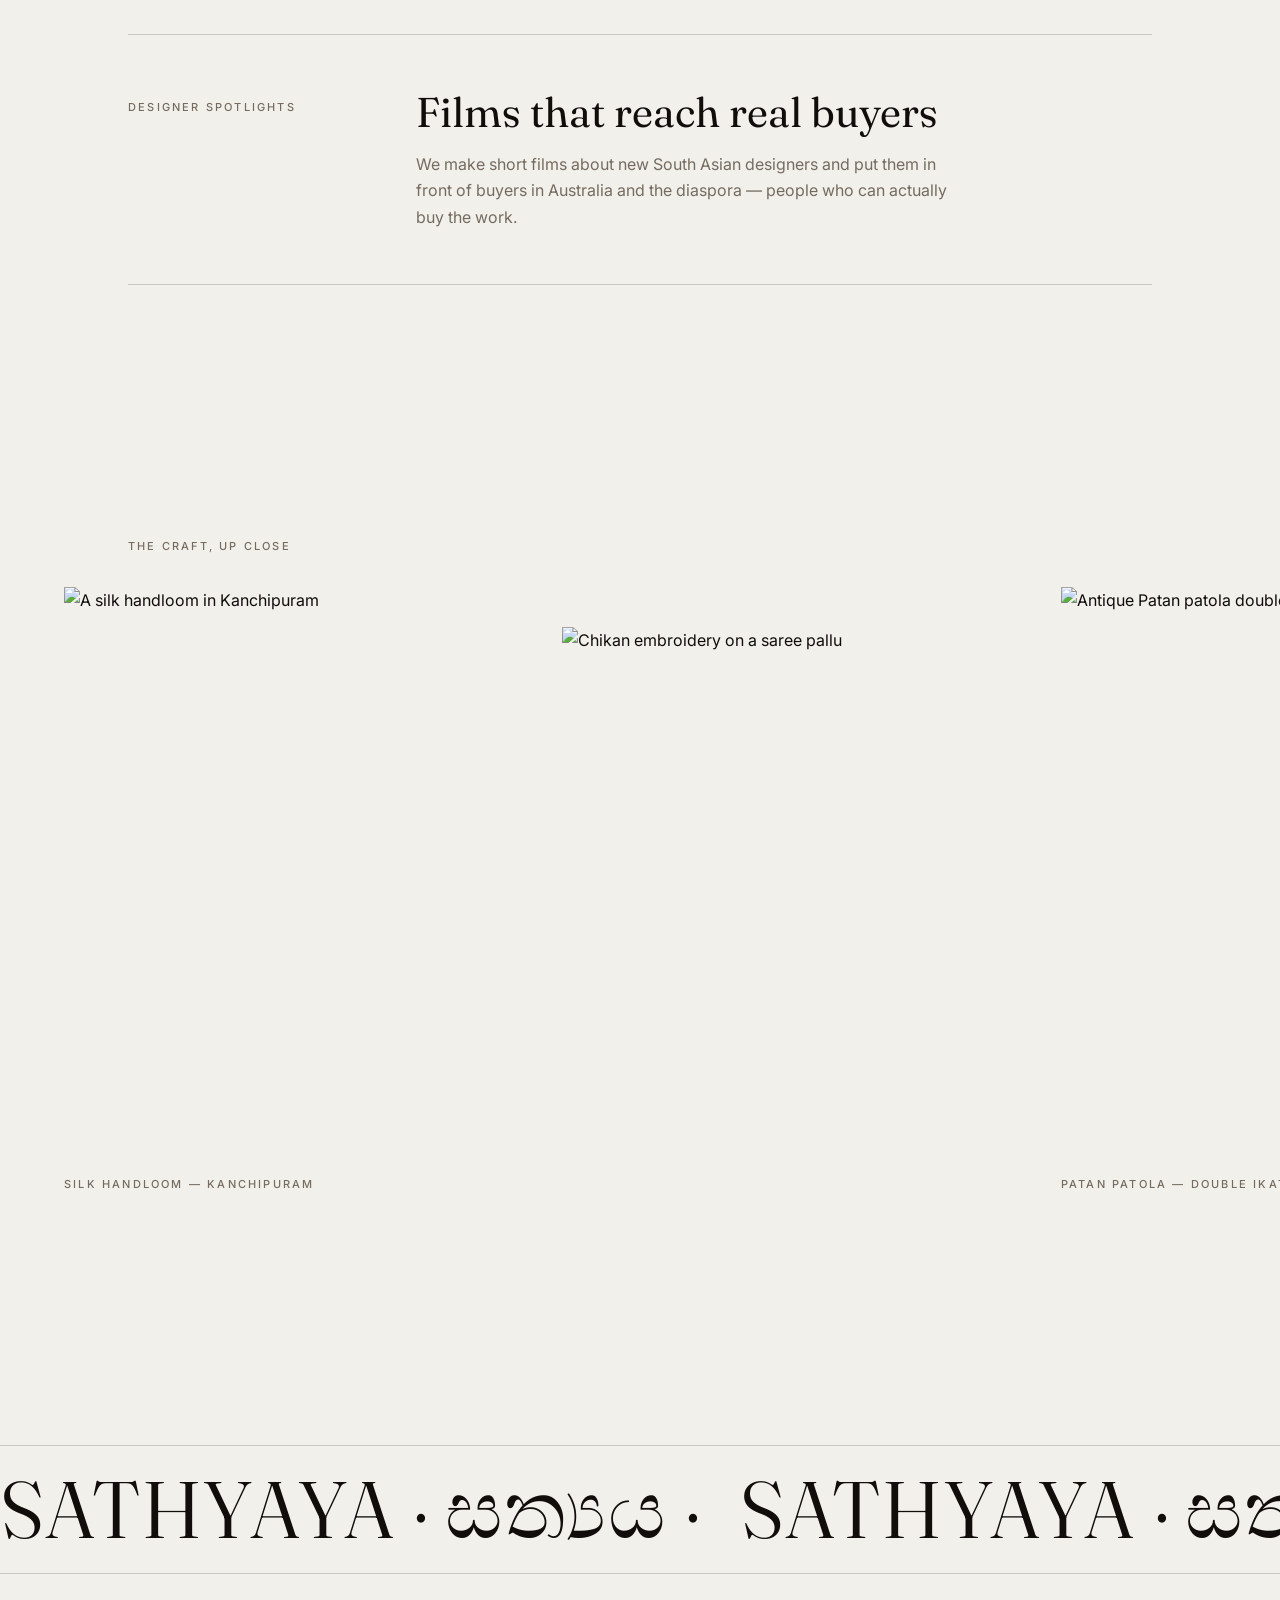
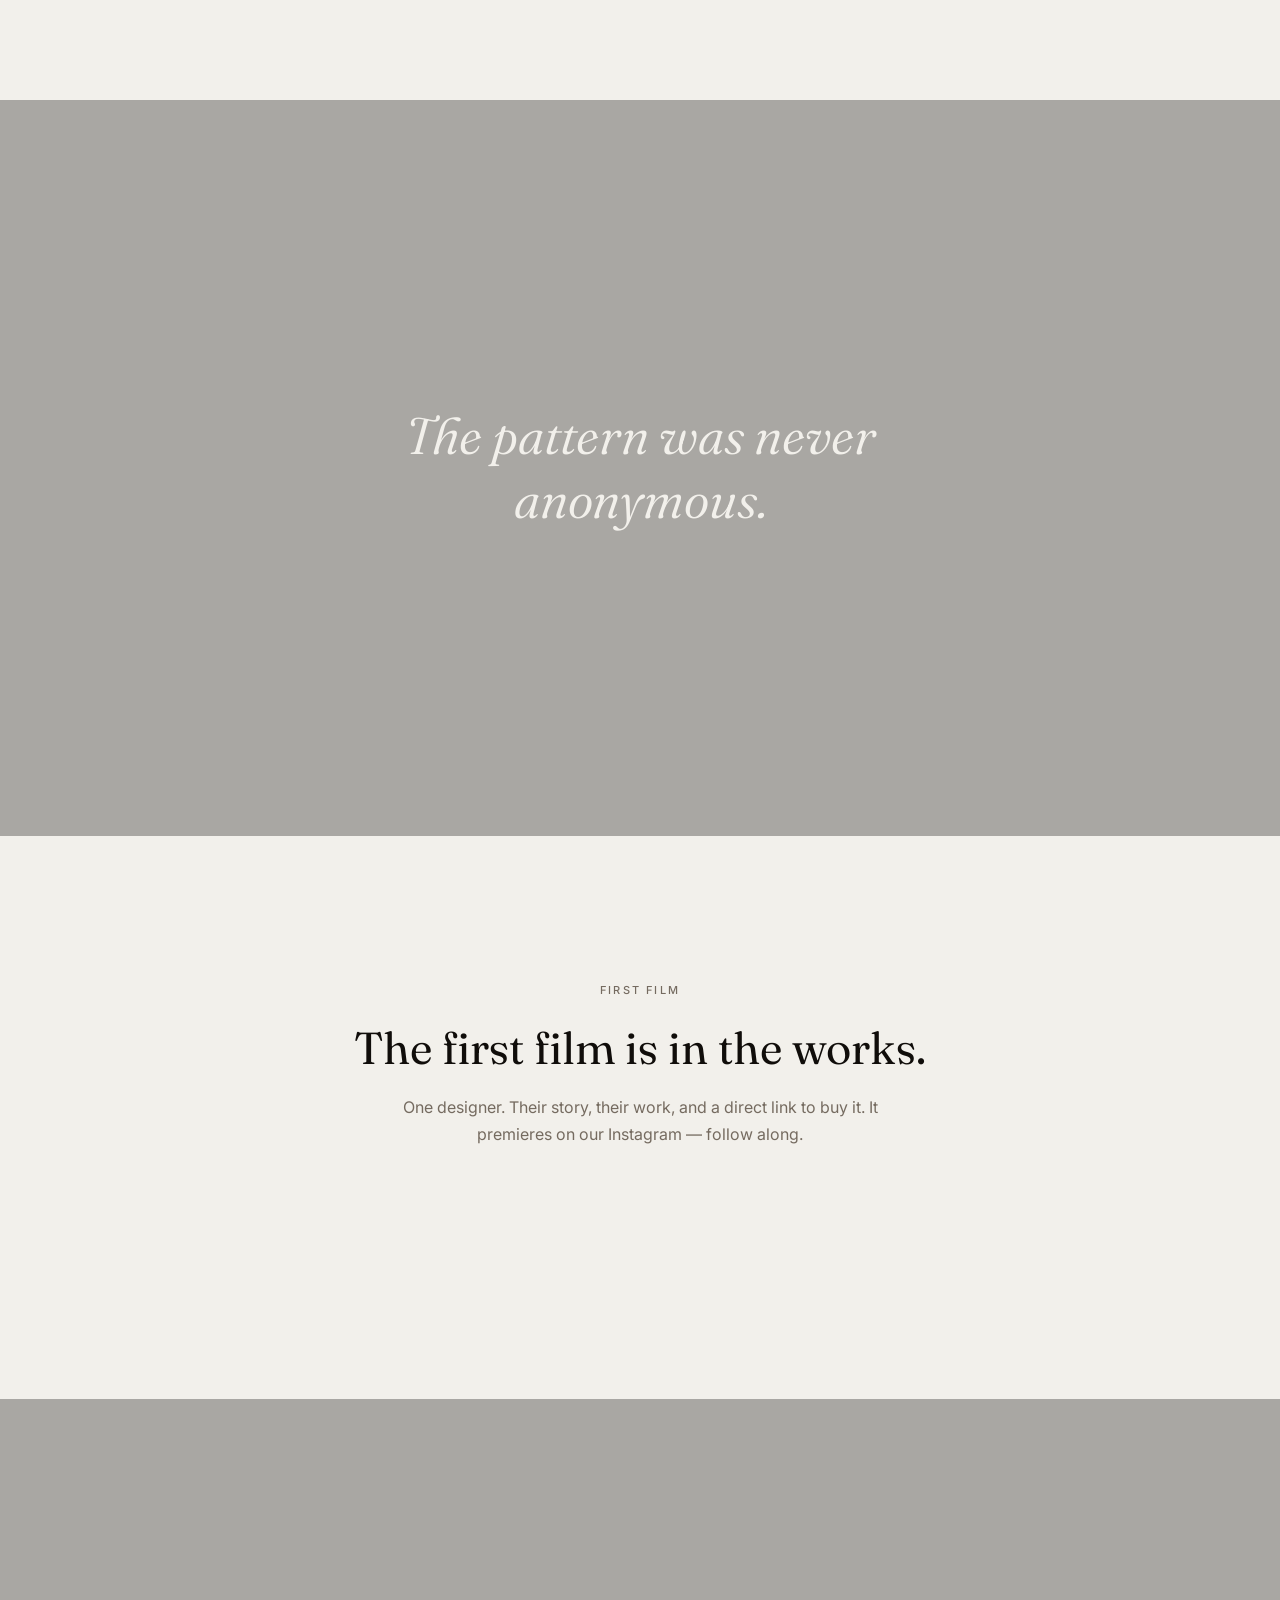
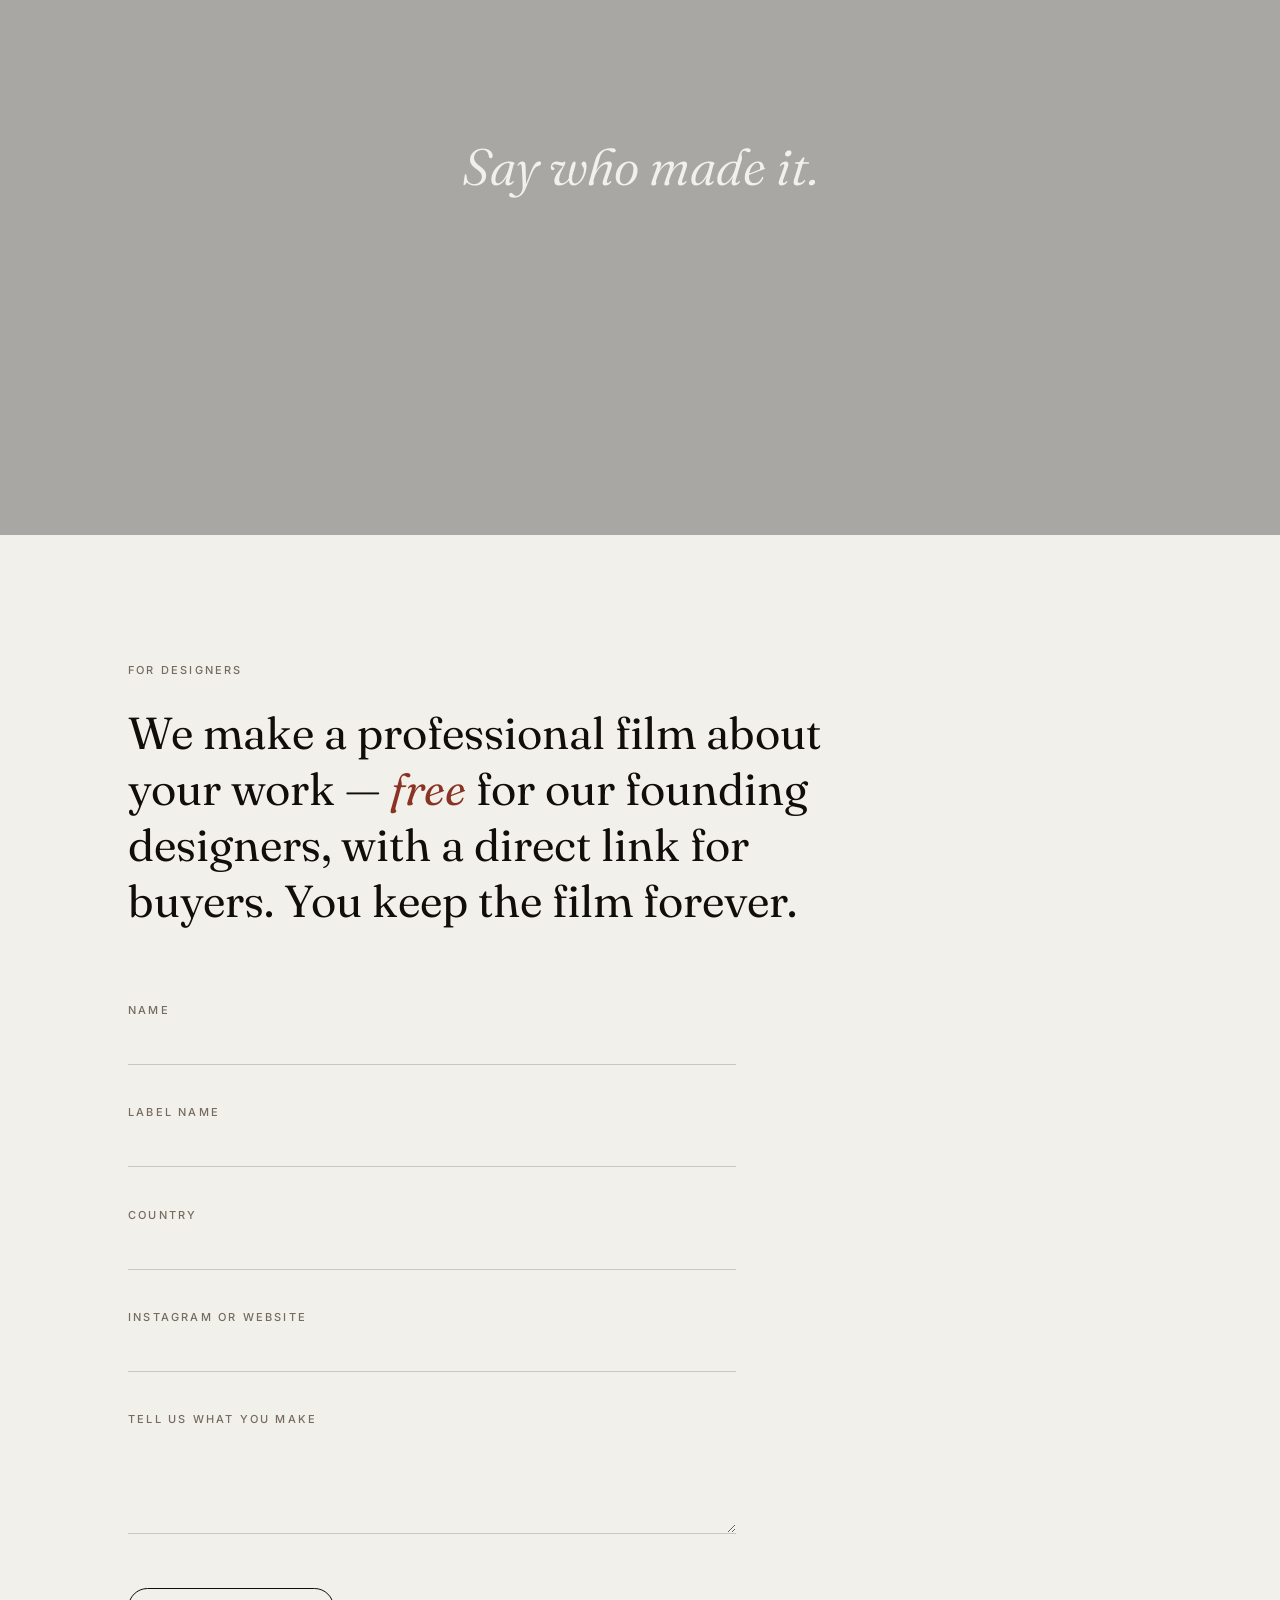
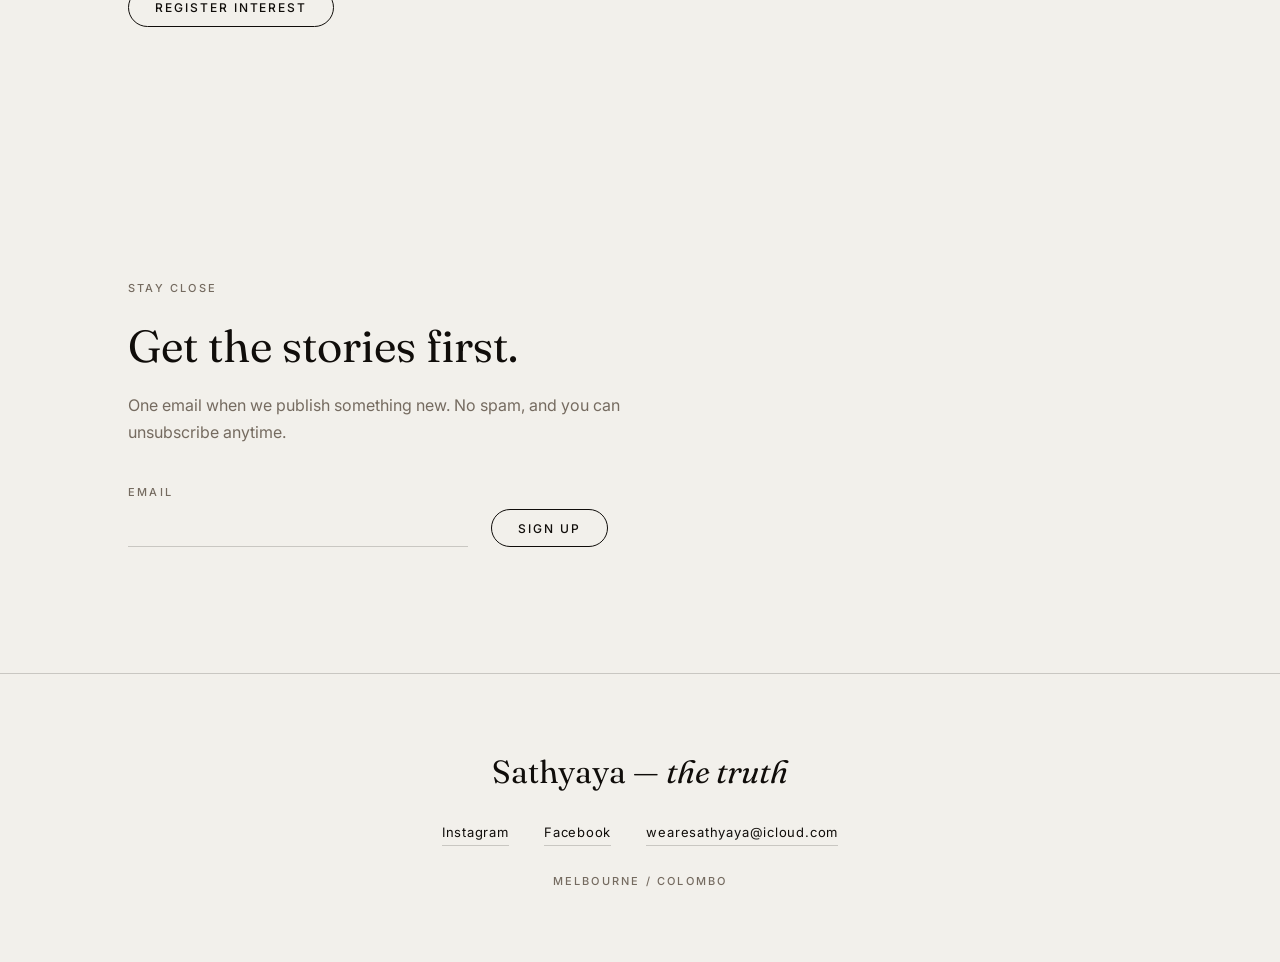
==== commit c854c78c: "Lean fully into the scroll story: image-backed story beats, film strip, second break The pinned stor" ====
--- a/index.html
+++ b/index.html
@@ -27,7 +27,7 @@
   <link rel="preconnect" href="https://fonts.gstatic.com" crossorigin>
   <link href="https://fonts.googleapis.com/css2?family=Fraunces:ital,opsz,wght@0,9..144,300..600;1,9..144,300..600&family=Inter:wght@400;500&display=swap" rel="stylesheet">
 
-  <link rel="stylesheet" href="styles.css?v=3">
+  <link rel="stylesheet" href="styles.css?v=4">
 </head>
 <body>
 
@@ -101,6 +101,14 @@
   <!-- ============ THE THREAD: pinned scroll story ============ -->
   <!-- Without JS this reads as four stacked lines; with JS it pins and steps through them. -->
   <section class="story" aria-label="The story, in four lines">
+    <!-- Backing imagery for the pinned story; hidden without JS. All placeholders from Wikimedia Commons. -->
+    <div class="story-media" aria-hidden="true">
+      <img class="story-img" src="https://upload.wikimedia.org/wikipedia/commons/thumb/b/b4/Saree_Weaving_by_Handloom_2.jpg/1920px-Saree_Weaving_by_Handloom_2.jpg" alt="" loading="eager" decoding="async">
+      <img class="story-img" src="https://upload.wikimedia.org/wikipedia/commons/thumb/d/d3/Jaipur_03-2016_10_textile_printing.jpg/1920px-Jaipur_03-2016_10_textile_printing.jpg" alt="" loading="eager" decoding="async">
+      <img class="story-img" src="https://upload.wikimedia.org/wikipedia/commons/thumb/9/96/Jaipur_03-2016_11_textile_printing.jpg/1920px-Jaipur_03-2016_11_textile_printing.jpg" alt="" loading="eager" decoding="async">
+      <img class="story-img" src="https://upload.wikimedia.org/wikipedia/commons/7/7b/Female_weaving_Sri_Lanka.JPG" alt="" loading="eager" decoding="async">
+      <span class="story-scrim"></span>
+    </div>
     <div class="story-steps">
       <div class="story-step">
         <p class="label">The craft</p>
@@ -173,18 +181,38 @@
       </div>
     </div>
 
-    <div class="image-row">
-      <!-- PLACEHOLDER: replace with real designer photography. Wikimedia Commons: sari weaving, Tamil Nadu -->
-      <figure class="media" data-parallax>
+  </section>
+
+  <!-- ============ THE CRAFT, UP CLOSE: horizontal film strip ============ -->
+  <!-- Without JS this is a native horizontal swipe; with JS it pins and scrubs sideways. -->
+  <!-- All PLACEHOLDER images from Wikimedia Commons — replace with real designer photography. -->
+  <section class="strip" aria-label="The craft, up close">
+    <p class="label strip-label" data-rise>The craft, up close</p>
+    <div class="strip-track">
+      <figure class="strip-item">
+        <img src="https://upload.wikimedia.org/wikipedia/commons/thumb/9/98/Complicated_hand-loom_for_silk_weaving%2C_Kanchipuram%2C_Tamil_Nadu.jpg/1920px-Complicated_hand-loom_for_silk_weaving%2C_Kanchipuram%2C_Tamil_Nadu.jpg"
+             alt="A silk handloom in Kanchipuram" loading="lazy" decoding="async">
+        <figcaption class="label">Silk handloom — Kanchipuram</figcaption>
+      </figure>
+      <figure class="strip-item">
+        <img src="https://upload.wikimedia.org/wikipedia/commons/thumb/5/5e/Chikan_embroidery_on_a_saree_pallu.jpg/1920px-Chikan_embroidery_on_a_saree_pallu.jpg"
+             alt="Chikan embroidery on a saree pallu" loading="lazy" decoding="async">
+        <figcaption class="label">Chikan embroidery — Lucknow</figcaption>
+      </figure>
+      <figure class="strip-item">
+        <img src="https://upload.wikimedia.org/wikipedia/commons/thumb/e/e1/Antique_Patan_Patola_Double_Ikat_Trade_Textile_courtesy_Wovensouls_Collection%2C_Singapore.jpg/1920px-Antique_Patan_Patola_Double_Ikat_Trade_Textile_courtesy_Wovensouls_Collection%2C_Singapore.jpg"
+             alt="Antique Patan patola double ikat textile" loading="lazy" decoding="async">
+        <figcaption class="label">Patan patola — double ikat</figcaption>
+      </figure>
+      <figure class="strip-item">
+        <img src="https://upload.wikimedia.org/wikipedia/commons/thumb/7/79/Textile_printing_blocks_at_the_Horniman_Museum.jpg/1920px-Textile_printing_blocks_at_the_Horniman_Museum.jpg"
+             alt="Carved wooden textile printing blocks" loading="lazy" decoding="async">
+        <figcaption class="label">Carved printing blocks</figcaption>
+      </figure>
+      <figure class="strip-item">
         <img src="https://upload.wikimedia.org/wikipedia/commons/thumb/b/b4/Saree_Weaving_by_Handloom_2.jpg/1920px-Saree_Weaving_by_Handloom_2.jpg"
              alt="Hands weaving a saree on a handloom" loading="lazy" decoding="async">
         <figcaption class="label">Handloom, not shortcut</figcaption>
-      </figure>
-      <!-- PLACEHOLDER: replace with real designer photography. Wikimedia Commons: weaver, Sri Lanka -->
-      <figure class="media" data-parallax>
-        <img src="https://upload.wikimedia.org/wikipedia/commons/7/7b/Female_weaving_Sri_Lanka.JPG"
-             alt="A weaver working at a loom in Sri Lanka" loading="lazy" decoding="async">
-        <figcaption class="label">The maker has a name</figcaption>
       </figure>
     </div>
   </section>
@@ -214,6 +242,14 @@
         It premieres on our Instagram — follow along.
       </p>
     </div>
+  </section>
+
+  <!-- ============ SECOND FULL-BLEED BREAK ============ -->
+  <!-- PLACEHOLDER: replace with real designer photography. Wikimedia Commons: saris drying -->
+  <section class="break media" data-parallax>
+    <img src="https://upload.wikimedia.org/wikipedia/commons/thumb/3/35/All_saris_must_dry_%285580804479%29.jpg/1920px-All_saris_must_dry_%285580804479%29.jpg"
+         alt="Rows of saris laid out to dry" loading="lazy" decoding="async">
+    <p class="break-line"><em>Say who made it.</em></p>
   </section>
 
   <!-- ============ 4. FOR DESIGNERS ============ -->
@@ -296,6 +332,6 @@
 
   <script src="https://cdnjs.cloudflare.com/ajax/libs/gsap/3.12.5/gsap.min.js" defer></script>
   <script src="https://cdnjs.cloudflare.com/ajax/libs/gsap/3.12.5/ScrollTrigger.min.js" defer></script>
-  <script src="script.js?v=3" defer></script>
+  <script src="script.js?v=4" defer></script>
 </body>
 </html>
--- a/styles.css
+++ b/styles.css
@@ -409,6 +409,31 @@
   padding: var(--section-pad) var(--gutter);
 }
 
+/* backing imagery: only shown in pinned mode */
+.story-media { display: none; }
+
+.story.is-pinned .story-media {
+  display: block;
+  position: absolute;
+  inset: 0;
+  z-index: 0;
+}
+
+.story-img {
+  position: absolute;
+  inset: 0;
+  width: 100%;
+  height: 100%;
+  object-fit: cover;
+  opacity: 0;
+}
+
+.story-scrim {
+  position: absolute;
+  inset: 0;
+  background: rgba(16, 13, 10, 0.55);
+}
+
 /* default (no JS / reduced motion): four stacked lines along a hairline */
 .story-step {
   padding: clamp(1.8rem, 5vh, 3rem) 0 clamp(1.8rem, 5vh, 3rem) 1.6rem;
@@ -426,7 +451,8 @@
 
 .story-step-truth .story-line em { color: var(--madder); }
 
-/* pinned mode: JS adds .is-pinned and steps through the lines on scroll */
+/* pinned mode: JS adds .is-pinned and steps through the lines on scroll.
+   The story becomes a dark room; imagery crossfades behind each line. */
 .story.is-pinned {
   max-width: none;
   height: 100svh;
@@ -434,13 +460,26 @@
   align-items: center;
   justify-content: center;
   text-align: center;
-}
+  position: relative;
+  background: var(--ink);
+  color: var(--cream);
+  overflow: hidden;
+}
+
+.story.is-pinned .label { color: rgba(242, 240, 235, 0.6); }
+
+.story.is-pinned .story-line {
+  text-shadow: 0 2px 34px rgba(16, 13, 10, 0.5);
+}
+
+.story.is-pinned .story-step-truth .story-line em { color: #C89B6A; }
 
 .story.is-pinned .story-steps {
   position: relative;
   width: 100%;
   max-width: 60rem;
   height: 50svh;
+  z-index: 2;
 }
 
 .story.is-pinned .story-step {
@@ -538,16 +577,55 @@
   .pillar-label { padding-top: 0.6rem; }
 }
 
-.image-row {
-  display: grid;
-  grid-template-columns: 1fr;
-  gap: var(--gutter);
-  margin-top: var(--section-pad);
-}
-
-@media (min-width: 760px) {
-  .image-row { grid-template-columns: 1fr 1fr; }
-  .image-row .media:last-child { transform: translateY(3.5rem); }
+/* ---------- horizontal film strip ---------- */
+
+.strip {
+  padding: var(--section-pad) 0;
+  overflow: hidden;
+}
+
+.strip-label {
+  display: block;
+  padding: 0 var(--gutter) 2rem;
+  max-width: 72rem;
+  margin: 0 auto;
+}
+
+/* default: native horizontal swipe with snap */
+.strip-track {
+  display: flex;
+  gap: clamp(1rem, 3vw, 2.5rem);
+  padding: 0 var(--gutter);
+  overflow-x: auto;
+  scroll-snap-type: x proximity;
+  -webkit-overflow-scrolling: touch;
+}
+
+.strip-item {
+  flex: 0 0 auto;
+  width: clamp(240px, 62vw, 460px);
+  scroll-snap-align: center;
+  margin: 0;
+}
+
+.strip-item img {
+  display: block;
+  width: 100%;
+  aspect-ratio: 4 / 5;
+  object-fit: cover;
+}
+
+.strip-item figcaption {
+  margin-top: 0.8rem;
+}
+
+.strip-item:nth-child(even) { transform: translateY(2.5rem); }
+
+/* pinned mode: JS pins the section and scrubs the track sideways */
+.strip.is-pinned .strip-track {
+  overflow: visible;
+  width: max-content;
+  scroll-snap-type: none;
 }
 
 /* ---------- media / image reveals ---------- */
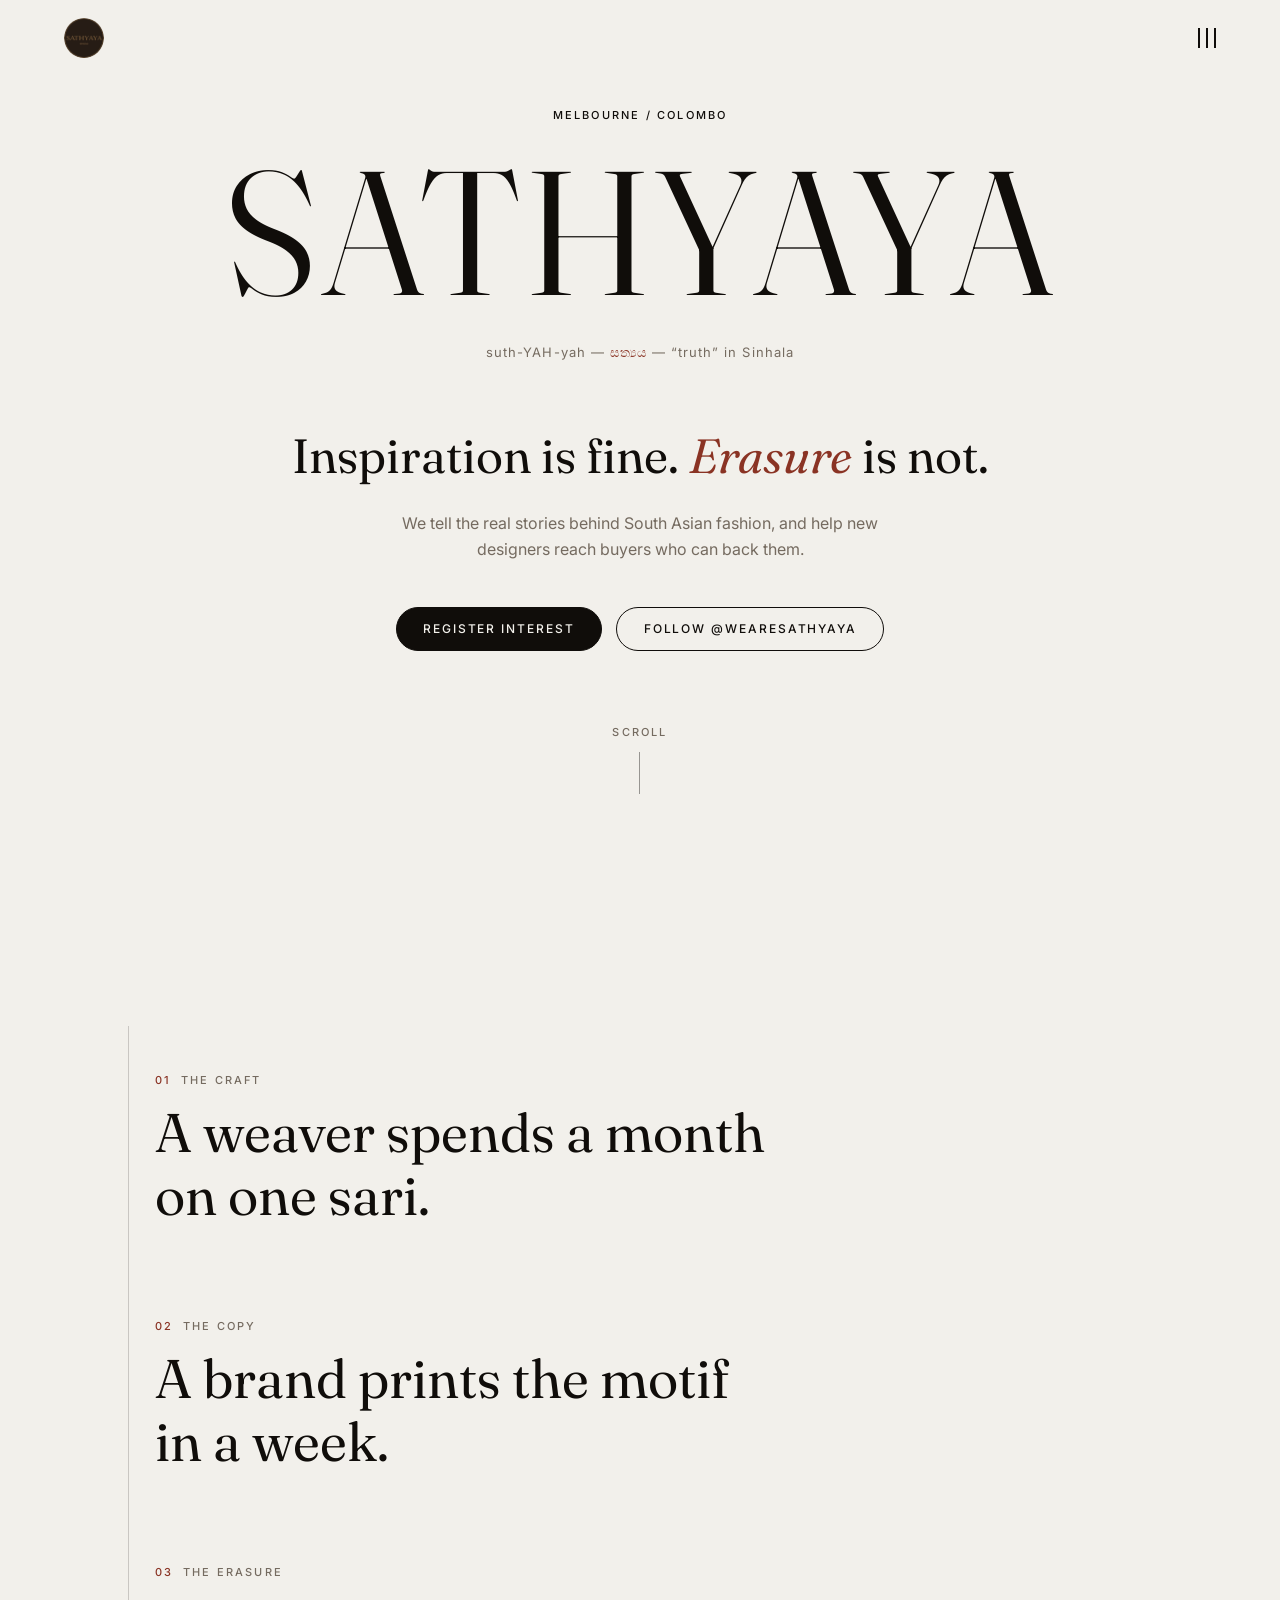
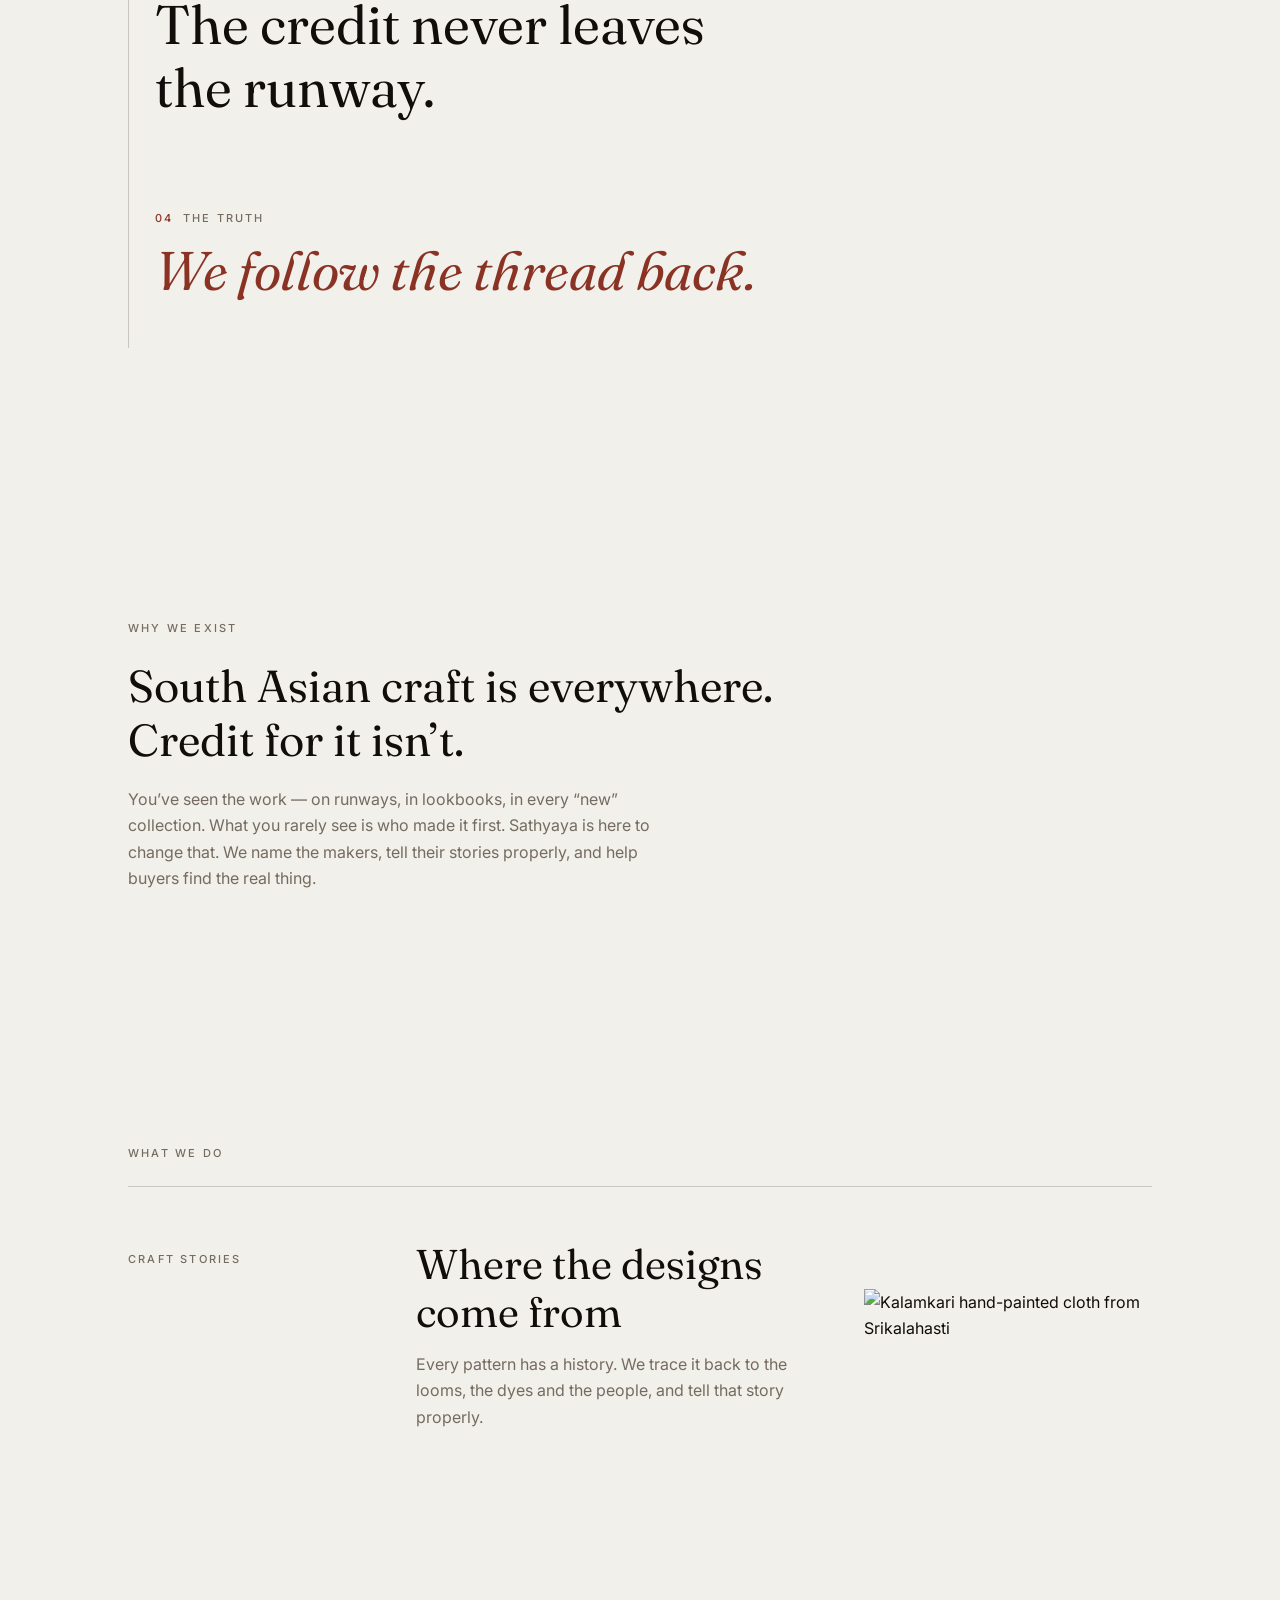
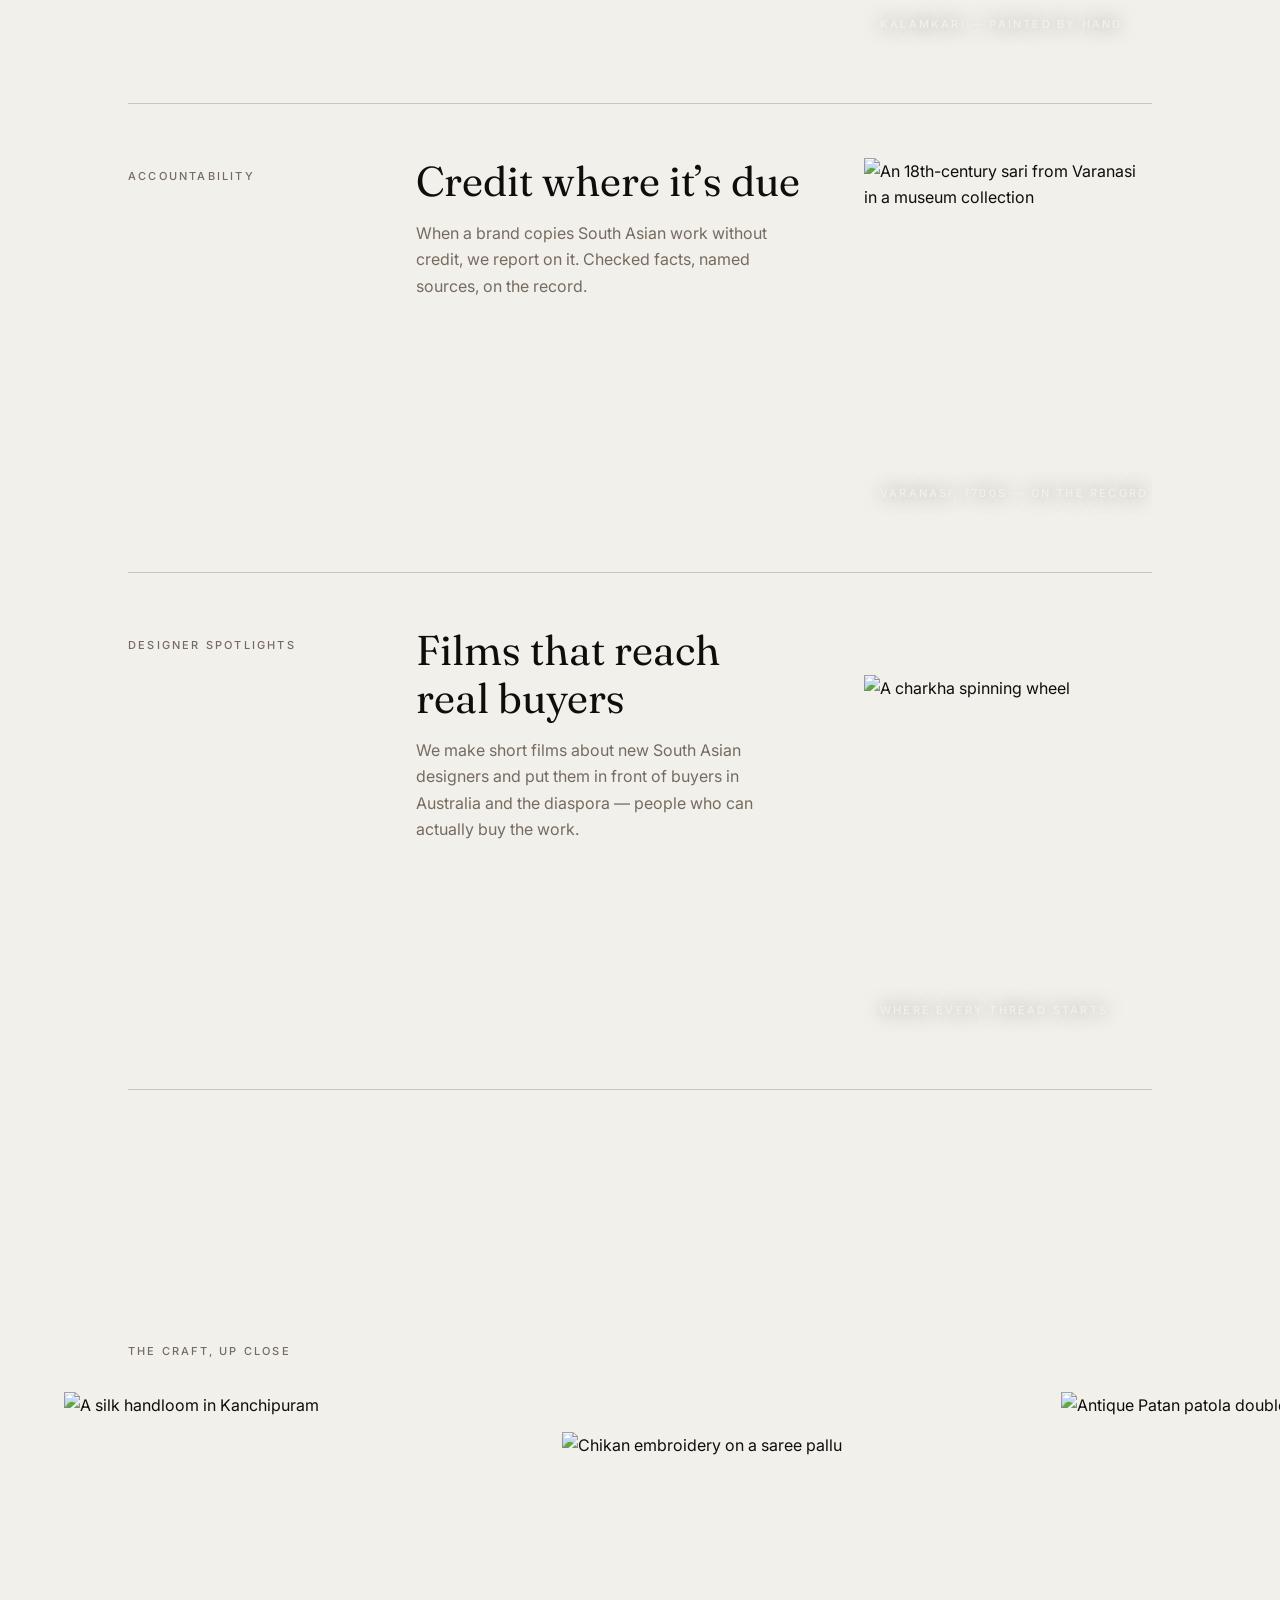
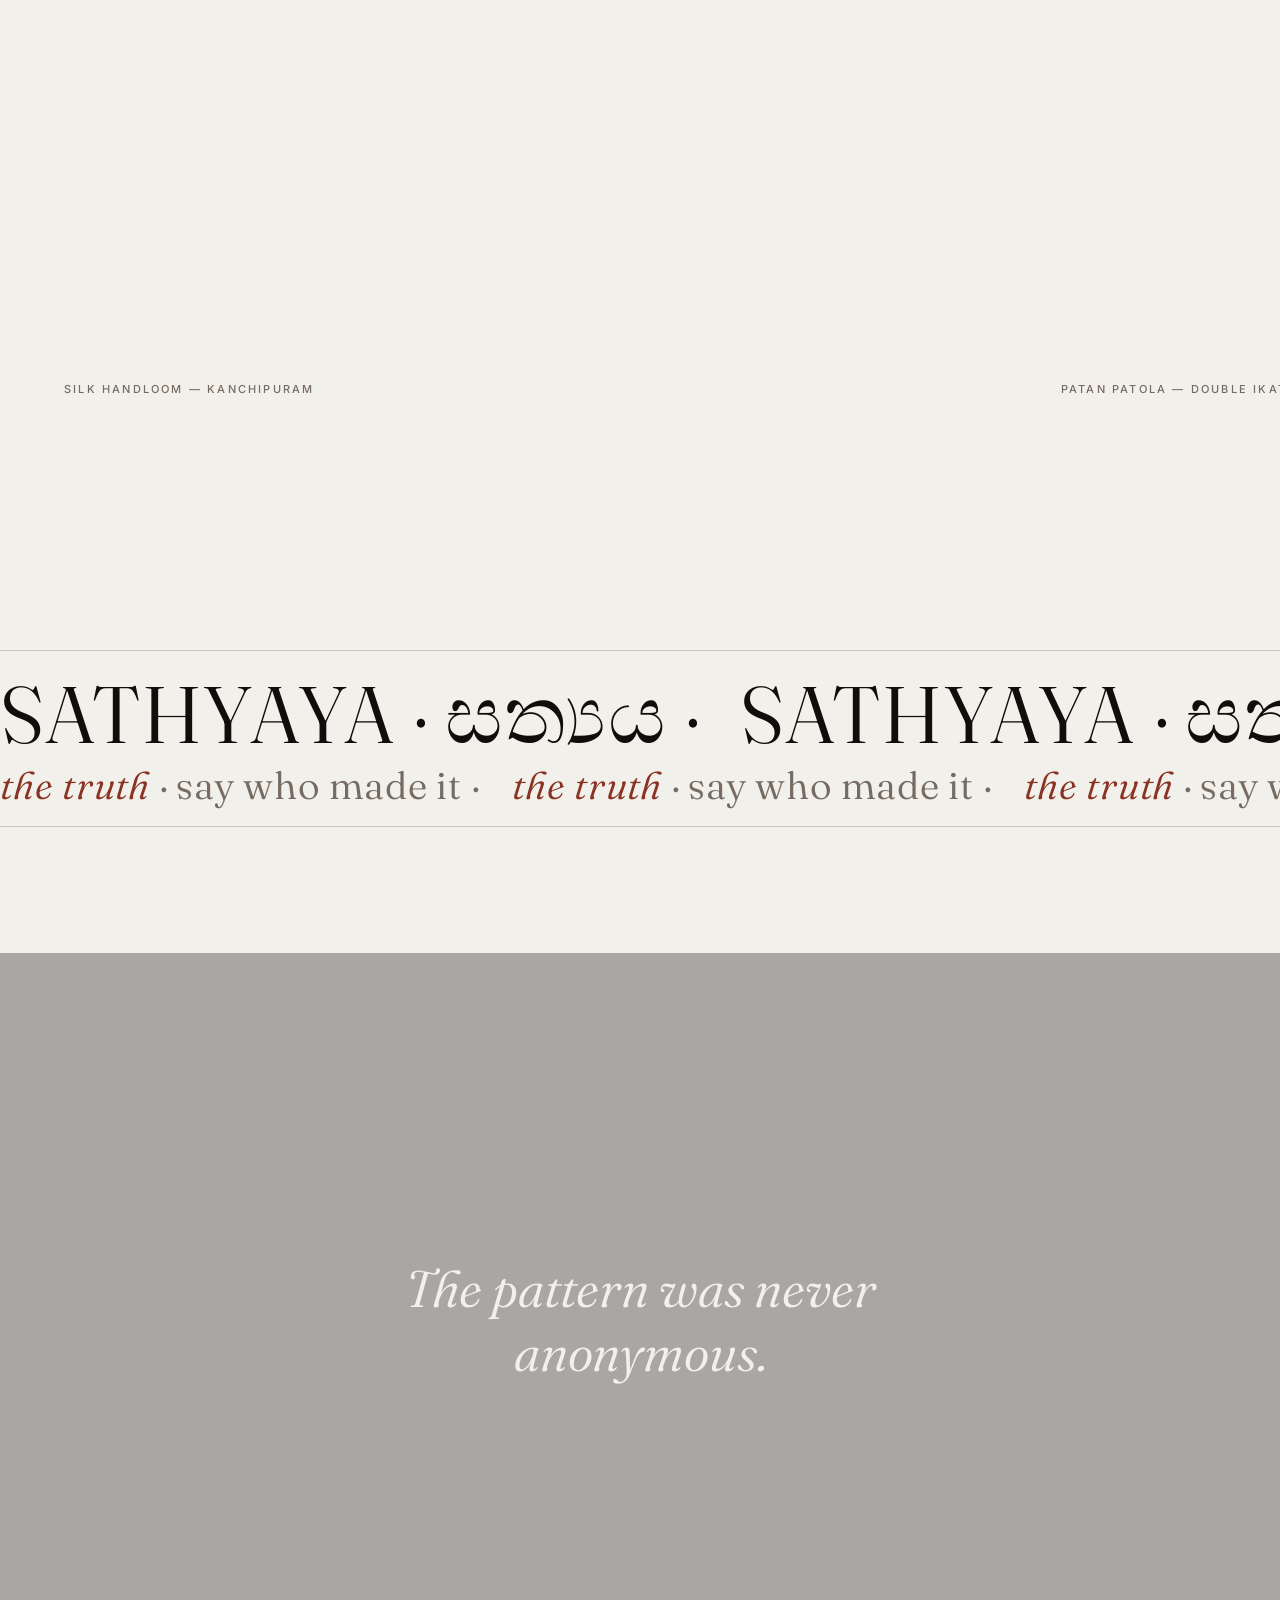
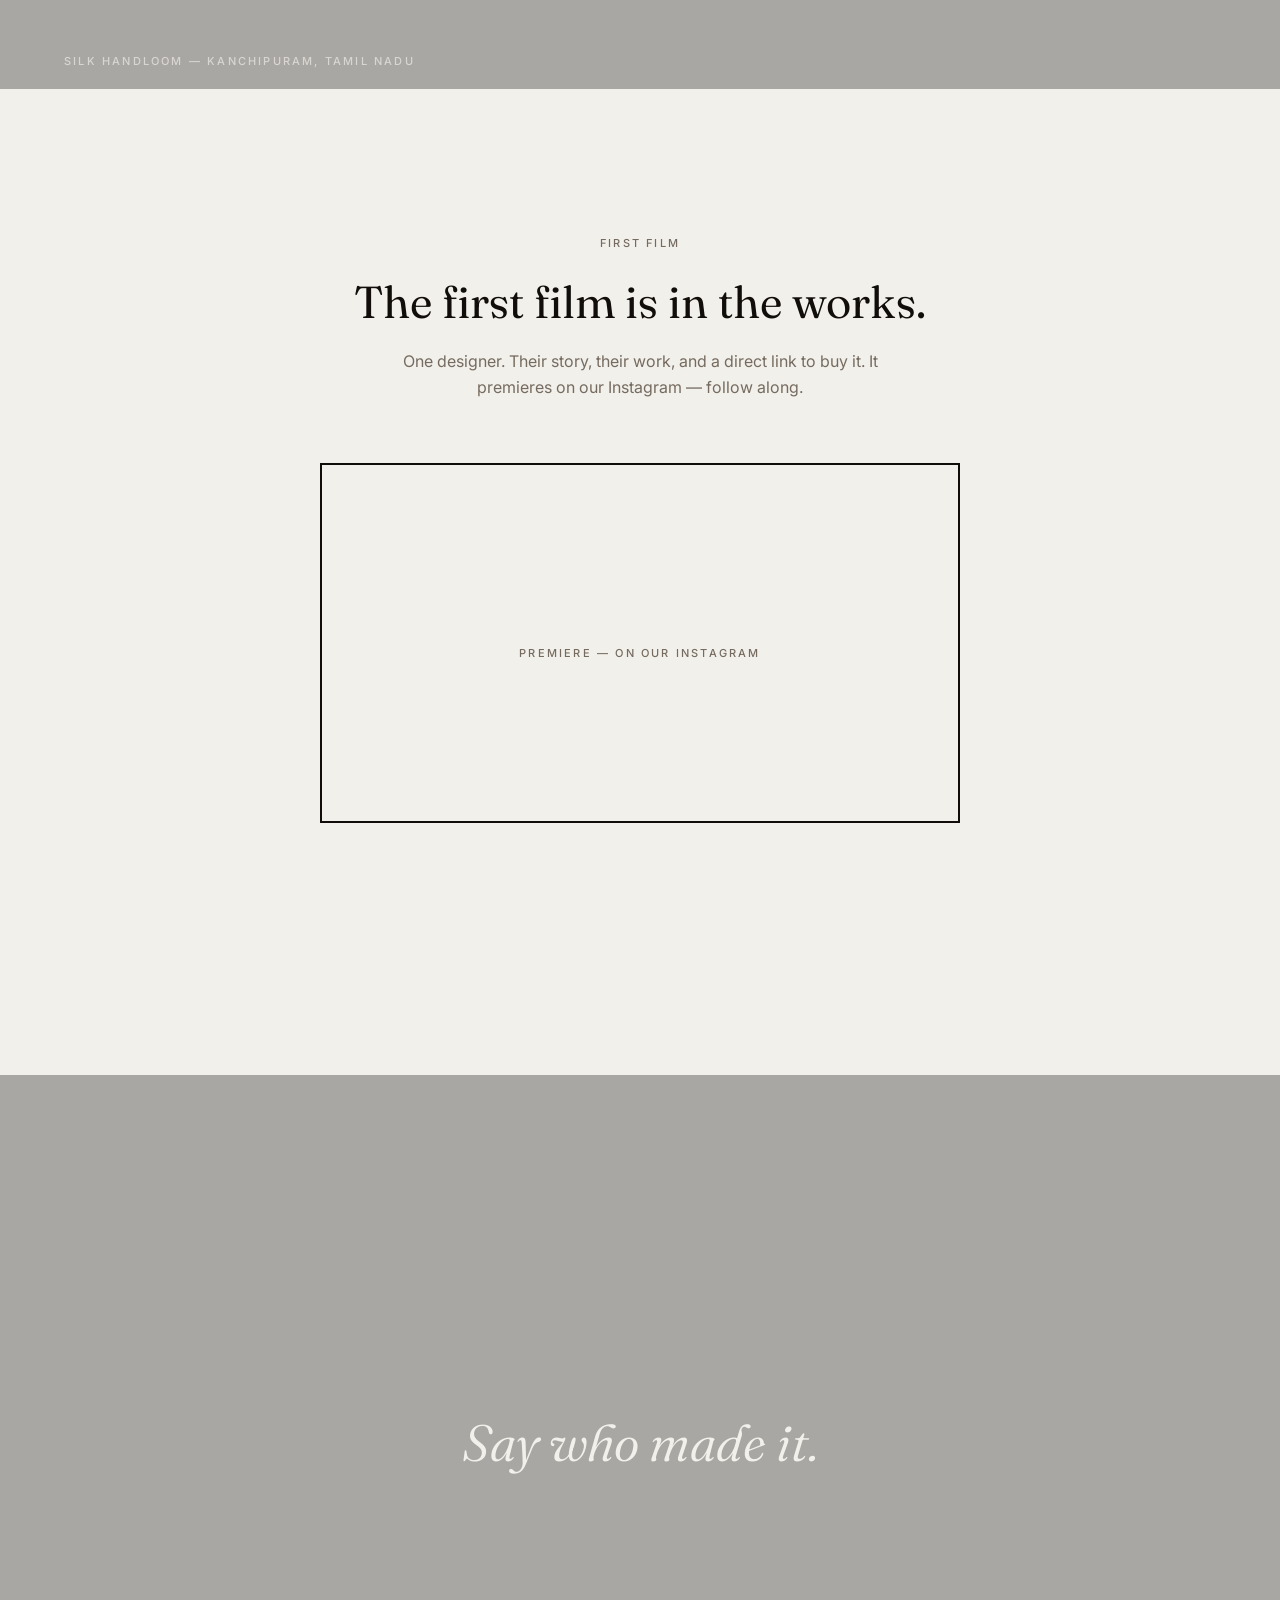
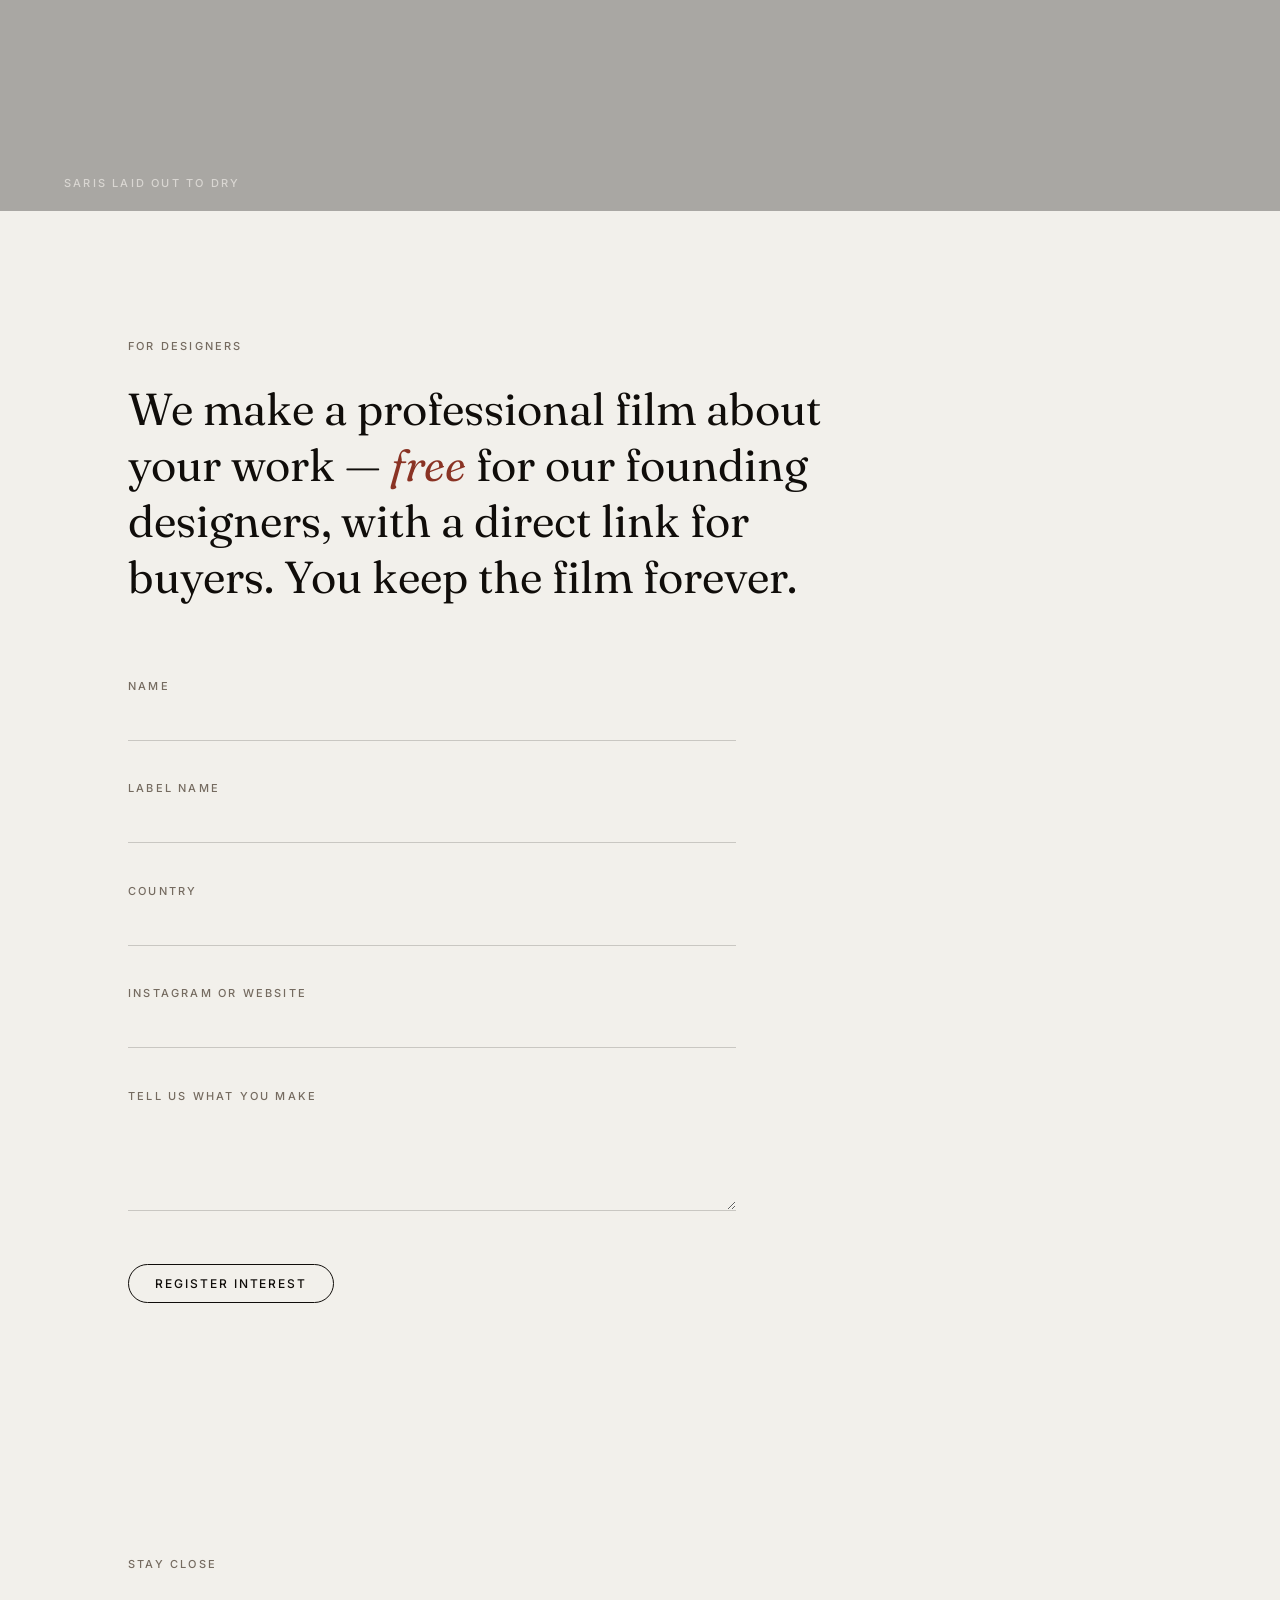
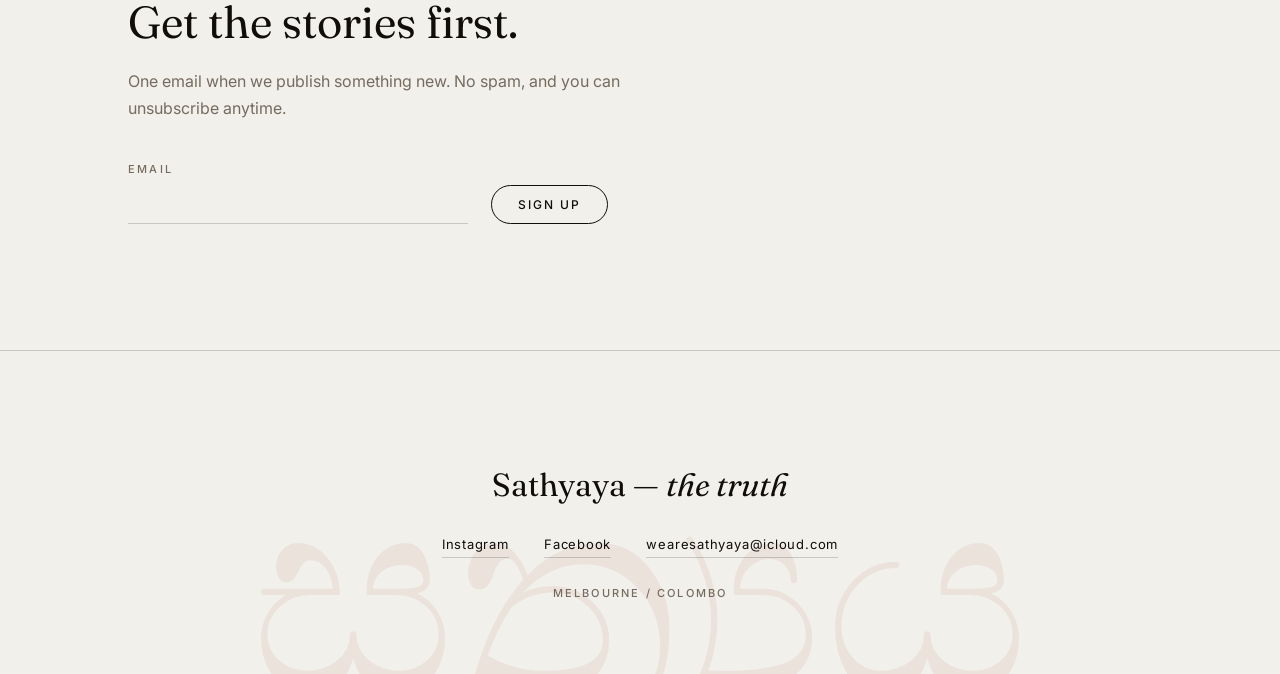
==== commit 2205f358: "Deepen the storytelling: pillar imagery, numbered beats with credits, self-drawing film frame What-w" ====
--- a/index.html
+++ b/index.html
@@ -27,7 +27,7 @@
   <link rel="preconnect" href="https://fonts.gstatic.com" crossorigin>
   <link href="https://fonts.googleapis.com/css2?family=Fraunces:ital,opsz,wght@0,9..144,300..600;1,9..144,300..600&family=Inter:wght@400;500&display=swap" rel="stylesheet">
 
-  <link rel="stylesheet" href="styles.css?v=4">
+  <link rel="stylesheet" href="styles.css?v=5">
 </head>
 <body>
 
@@ -111,67 +111,84 @@
     </div>
     <div class="story-steps">
       <div class="story-step">
-        <p class="label">The craft</p>
+        <p class="label"><span class="step-num">01</span>The craft</p>
         <p class="story-line">A weaver spends a month on one sari.</p>
       </div>
       <div class="story-step">
-        <p class="label">The copy</p>
+        <p class="label"><span class="step-num">02</span>The copy</p>
         <p class="story-line">A brand prints the motif in a week.</p>
       </div>
       <div class="story-step">
-        <p class="label">The erasure</p>
+        <p class="label"><span class="step-num">03</span>The erasure</p>
         <p class="story-line">The credit never leaves the runway.</p>
       </div>
       <div class="story-step story-step-truth">
-        <p class="label">The truth</p>
+        <p class="label"><span class="step-num">04</span>The truth</p>
         <p class="story-line"><em>We follow the thread back.</em></p>
       </div>
+    </div>
+    <!-- image credits, faded in sync with each backing image -->
+    <div class="story-credits" aria-hidden="true">
+      <span class="label story-credit">Handloom saree weaving</span>
+      <span class="label story-credit">Block printing — Jaipur</span>
+      <span class="label story-credit">Block printing — Jaipur</span>
+      <span class="label story-credit">A weaver — Sri Lanka</span>
     </div>
   </section>
 
   <!-- ============ WHY WE EXIST ============ -->
   <section class="section manifesto" id="why">
     <p class="label" data-rise>Why we exist</p>
-    <div data-rise-group>
-      <h2>South Asian craft is everywhere. Credit for it isn’t.</h2>
-      <p>
-        You’ve seen the work — on runways, in lookbooks, in every “new”
-        collection. What you rarely see is who made it first. Sathyaya is here
-        to change that. We name the makers, tell their stories properly, and
-        help buyers find the real thing.
-      </p>
-    </div>
+    <h2 data-words>South Asian craft is everywhere. Credit for it isn’t.</h2>
+    <p data-rise>
+      You’ve seen the work — on runways, in lookbooks, in every “new”
+      collection. What you rarely see is who made it first. Sathyaya is here
+      to change that. We name the makers, tell their stories properly, and
+      help buyers find the real thing.
+    </p>
   </section>
 
   <!-- ============ 2. WHAT WE DO ============ -->
   <section class="section what-we-do" id="what">
     <p class="label" data-rise>What we do</p>
 
-    <div class="pillar" data-rise-group>
-      <p class="label pillar-label">Craft stories</p>
-      <div class="pillar-body">
+    <div class="pillar">
+      <p class="label pillar-label" data-rise>Craft stories</p>
+      <div class="pillar-body" data-rise-group>
         <h2>Where the designs come from</h2>
         <p>
           Every pattern has a history. We trace it back to the looms, the dyes
           and the people, and tell that story properly.
         </p>
       </div>
-    </div>
-
-    <div class="pillar" data-rise-group>
-      <p class="label pillar-label">Accountability</p>
-      <div class="pillar-body">
+      <!-- PLACEHOLDER: replace with real designer photography. Wikimedia Commons: kalamkari, Srikalahasti -->
+      <figure class="media pillar-media">
+        <img src="https://upload.wikimedia.org/wikipedia/commons/thumb/a/ab/KALAMKARI_HAND_PAINTED_CLOTH_SRIKALAHASTI_AP_-_panoramio.jpg/1920px-KALAMKARI_HAND_PAINTED_CLOTH_SRIKALAHASTI_AP_-_panoramio.jpg"
+             alt="Kalamkari hand-painted cloth from Srikalahasti" loading="lazy" decoding="async">
+        <figcaption class="label">Kalamkari — painted by hand</figcaption>
+      </figure>
+    </div>
+
+    <div class="pillar">
+      <p class="label pillar-label" data-rise>Accountability</p>
+      <div class="pillar-body" data-rise-group>
         <h2>Credit where it’s due</h2>
         <p>
           When a brand copies South Asian work without credit, we report on it.
           Checked facts, named sources, on the record.
         </p>
       </div>
-    </div>
-
-    <div class="pillar" data-rise-group>
-      <p class="label pillar-label">Designer spotlights</p>
-      <div class="pillar-body">
+      <!-- PLACEHOLDER: replace with real designer photography. Wikimedia Commons: 18th-c. Varanasi sari, museum record -->
+      <figure class="media pillar-media">
+        <img src="https://upload.wikimedia.org/wikipedia/commons/thumb/6/68/Sari_from_India%2C_Varanasi%2C_18th_century%2C_Honolulu_Museum_of_Art_10911.1.JPG/1920px-Sari_from_India%2C_Varanasi%2C_18th_century%2C_Honolulu_Museum_of_Art_10911.1.JPG"
+             alt="An 18th-century sari from Varanasi in a museum collection" loading="lazy" decoding="async">
+        <figcaption class="label">Varanasi, 1700s — on the record</figcaption>
+      </figure>
+    </div>
+
+    <div class="pillar">
+      <p class="label pillar-label" data-rise>Designer spotlights</p>
+      <div class="pillar-body" data-rise-group>
         <h2>Films that reach real buyers</h2>
         <p>
           We make short films about new South Asian designers and put them in
@@ -179,6 +196,12 @@
           actually buy the work.
         </p>
       </div>
+      <!-- PLACEHOLDER: replace with real designer photography. Wikimedia Commons: charkha -->
+      <figure class="media pillar-media">
+        <img src="https://upload.wikimedia.org/wikipedia/commons/thumb/5/57/Charkha_spinning_wheel.jpg/1920px-Charkha_spinning_wheel.jpg"
+             alt="A charkha spinning wheel" loading="lazy" decoding="async">
+        <figcaption class="label">Where every thread starts</figcaption>
+      </figure>
     </div>
 
   </section>
@@ -222,6 +245,9 @@
     <div class="marquee-track">
       <span>Sathyaya&nbsp;·&nbsp;<span class="sinhala">සත්‍යය</span>&nbsp;·&nbsp;</span><span>Sathyaya&nbsp;·&nbsp;<span class="sinhala">සත්‍යය</span>&nbsp;·&nbsp;</span><span>Sathyaya&nbsp;·&nbsp;<span class="sinhala">සත්‍යය</span>&nbsp;·&nbsp;</span><span>Sathyaya&nbsp;·&nbsp;<span class="sinhala">සත්‍යය</span>&nbsp;·&nbsp;</span>
     </div>
+    <div class="marquee-track marquee-track-rev">
+      <span><em>the truth</em>&nbsp;·&nbsp;say who made it&nbsp;·&nbsp;</span><span><em>the truth</em>&nbsp;·&nbsp;say who made it&nbsp;·&nbsp;</span><span><em>the truth</em>&nbsp;·&nbsp;say who made it&nbsp;·&nbsp;</span><span><em>the truth</em>&nbsp;·&nbsp;say who made it&nbsp;·&nbsp;</span>
+    </div>
   </div>
 
   <!-- ============ 3. FULL-BLEED BREAK ============ -->
@@ -230,6 +256,7 @@
     <img src="https://upload.wikimedia.org/wikipedia/commons/thumb/9/98/Complicated_hand-loom_for_silk_weaving%2C_Kanchipuram%2C_Tamil_Nadu.jpg/1920px-Complicated_hand-loom_for_silk_weaving%2C_Kanchipuram%2C_Tamil_Nadu.jpg"
          alt="A silk handloom in Kanchipuram, Tamil Nadu" loading="lazy" decoding="async">
     <p class="break-line"><em>The pattern was never anonymous.</em></p>
+    <span class="label break-credit">Silk handloom — Kanchipuram, Tamil Nadu</span>
   </section>
 
   <!-- ============ FIRST FILM ============ -->
@@ -242,6 +269,13 @@
         It premieres on our Instagram — follow along.
       </p>
     </div>
+    <!-- an empty film frame that draws itself as you scroll — waiting for the first premiere -->
+    <div class="film-frame" aria-hidden="true">
+      <svg viewBox="0 0 640 360" preserveAspectRatio="none">
+        <rect class="film-frame-rect" x="1" y="1" width="638" height="358" fill="none"></rect>
+      </svg>
+      <p class="label film-frame-note">Premiere — on our Instagram</p>
+    </div>
   </section>
 
   <!-- ============ SECOND FULL-BLEED BREAK ============ -->
@@ -250,6 +284,7 @@
     <img src="https://upload.wikimedia.org/wikipedia/commons/thumb/3/35/All_saris_must_dry_%285580804479%29.jpg/1920px-All_saris_must_dry_%285580804479%29.jpg"
          alt="Rows of saris laid out to dry" loading="lazy" decoding="async">
     <p class="break-line"><em>Say who made it.</em></p>
+    <span class="label break-credit">Saris laid out to dry</span>
   </section>
 
   <!-- ============ 4. FOR DESIGNERS ============ -->
@@ -321,17 +356,18 @@
 
   <!-- ============ 5. FOOTER ============ -->
   <footer class="footer">
-    <p class="footer-mark">Sathyaya — <em>the truth</em></p>
-    <nav class="footer-links">
+    <span class="footer-sinhala sinhala" aria-hidden="true">සත්‍යය</span>
+    <p class="footer-mark" data-rise>Sathyaya — <em>the truth</em></p>
+    <nav class="footer-links" data-rise>
       <a href="https://instagram.com/wearesathyaya" target="_blank" rel="noopener">Instagram</a>
       <a href="https://www.facebook.com/share/1DAGEsWiWT/" target="_blank" rel="noopener">Facebook</a>
       <a href="mailto:wearesathyaya@icloud.com">wearesathyaya@icloud.com</a>
     </nav>
-    <p class="label footer-note">Melbourne&nbsp;/&nbsp;Colombo</p>
+    <p class="label footer-note" data-rise>Melbourne&nbsp;/&nbsp;Colombo</p>
   </footer>
 
   <script src="https://cdnjs.cloudflare.com/ajax/libs/gsap/3.12.5/gsap.min.js" defer></script>
   <script src="https://cdnjs.cloudflare.com/ajax/libs/gsap/3.12.5/ScrollTrigger.min.js" defer></script>
-  <script src="script.js?v=4" defer></script>
+  <script src="script.js?v=5" defer></script>
 </body>
 </html>
--- a/styles.css
+++ b/styles.css
@@ -451,6 +451,45 @@
 
 .story-step-truth .story-line em { color: var(--madder); }
 
+.step-num {
+  color: var(--madder);
+  margin-right: 0.9em;
+}
+
+.story-credits { display: none; }
+
+.story.is-pinned .story-credits {
+  display: block;
+  position: absolute;
+  left: 0;
+  right: 0;
+  bottom: 1.4rem;
+  z-index: 2;
+  text-align: center;
+  height: 1.2em;
+}
+
+.story-credit {
+  position: absolute;
+  left: 0;
+  right: 0;
+  color: rgba(242, 240, 235, 0.55);
+  opacity: 0;
+}
+
+.story.is-pinned .step-num { color: #C89B6A; }
+
+/* film grain over the dark room */
+.story.is-pinned::after {
+  content: "";
+  position: absolute;
+  inset: 0;
+  z-index: 3;
+  pointer-events: none;
+  opacity: 0.07;
+  background-image: url("data:image/svg+xml;utf8,<svg xmlns='http://www.w3.org/2000/svg' width='140' height='140'><filter id='n'><feTurbulence type='fractalNoise' baseFrequency='0.85' numOctaves='2'/><feColorMatrix type='saturate' values='0'/></filter><rect width='140' height='140' filter='url(%23n)'/></svg>");
+}
+
 /* pinned mode: JS adds .is-pinned and steps through the lines on scroll.
    The story becomes a dark room; imagery crossfades behind each line. */
 .story.is-pinned {
@@ -572,9 +611,27 @@
   color: var(--taupe);
 }
 
+.pillar-media {
+  width: min(100%, 22rem);
+  margin-top: 1.5rem;
+}
+
+.pillar-media img {
+  aspect-ratio: 4 / 5;
+}
+
+.pillar-media figcaption {
+  position: static;
+  color: var(--taupe);
+  text-shadow: none;
+  margin-top: 0.7rem;
+}
+
 @media (min-width: 760px) {
-  .pillar { grid-template-columns: 14rem 1fr; }
+  .pillar { grid-template-columns: 14rem 1fr minmax(14rem, 18rem); align-items: start; }
   .pillar-label { padding-top: 0.6rem; }
+  .pillar-media { margin-top: 0; }
+  .pillar:nth-child(even) .pillar-media { margin-top: 3rem; }
 }
 
 /* ---------- horizontal film strip ---------- */
@@ -689,6 +746,20 @@
   padding-right: 1.5rem;
 }
 
+/* second row: smaller, italic, drifts the other way */
+.marquee-track-rev {
+  margin-top: 0.4rem;
+  animation-direction: reverse;
+}
+
+.marquee-track-rev > span {
+  font-size: clamp(1.3rem, 3.6vw, 2.4rem);
+  text-transform: none;
+  color: var(--taupe);
+}
+
+.marquee-track-rev em { color: var(--madder); }
+
 @keyframes marquee {
   from { transform: translateX(0); }
   to   { transform: translateX(-50%); }
@@ -710,6 +781,14 @@
   inset: 0;
   background: rgba(16, 13, 10, 0.32);
   z-index: 1;
+}
+
+.break-credit {
+  position: absolute;
+  left: var(--gutter);
+  bottom: 1.2rem;
+  z-index: 2;
+  color: rgba(242, 240, 235, 0.65);
 }
 
 .break-line {
@@ -723,6 +802,33 @@
   text-align: center;
   max-width: 22ch;
   padding: 0 var(--gutter);
+}
+
+/* ---------- first film: the frame that draws itself ---------- */
+
+.film-frame {
+  position: relative;
+  max-width: 40rem;
+  margin: clamp(2.5rem, 7vh, 4rem) auto 0;
+}
+
+.film-frame svg {
+  display: block;
+  width: 100%;
+  height: auto;
+}
+
+.film-frame-rect {
+  stroke: var(--ink);
+  stroke-width: 2;
+}
+
+.film-frame-note {
+  position: absolute;
+  inset: 0;
+  display: flex;
+  align-items: center;
+  justify-content: center;
 }
 
 /* ---------- 4. for designers ---------- */
@@ -779,9 +885,30 @@
 /* ---------- 5. footer ---------- */
 
 .footer {
+  position: relative;
+  overflow: hidden;
   border-top: 1px solid var(--line);
-  padding: clamp(3rem, 8vh, 5rem) var(--gutter);
+  padding: clamp(4rem, 12vh, 7rem) var(--gutter) clamp(3rem, 8vh, 5rem);
   text-align: center;
+}
+
+.footer-sinhala {
+  position: absolute;
+  left: 50%;
+  bottom: -0.22em;
+  transform: translateX(-50%);
+  font-size: clamp(7rem, 24vw, 18rem);
+  line-height: 1;
+  color: rgba(138, 51, 36, 0.07);
+  z-index: 0;
+  user-select: none;
+  pointer-events: none;
+}
+
+.footer > p,
+.footer > nav {
+  position: relative;
+  z-index: 1;
 }
 
 .footer-mark {
